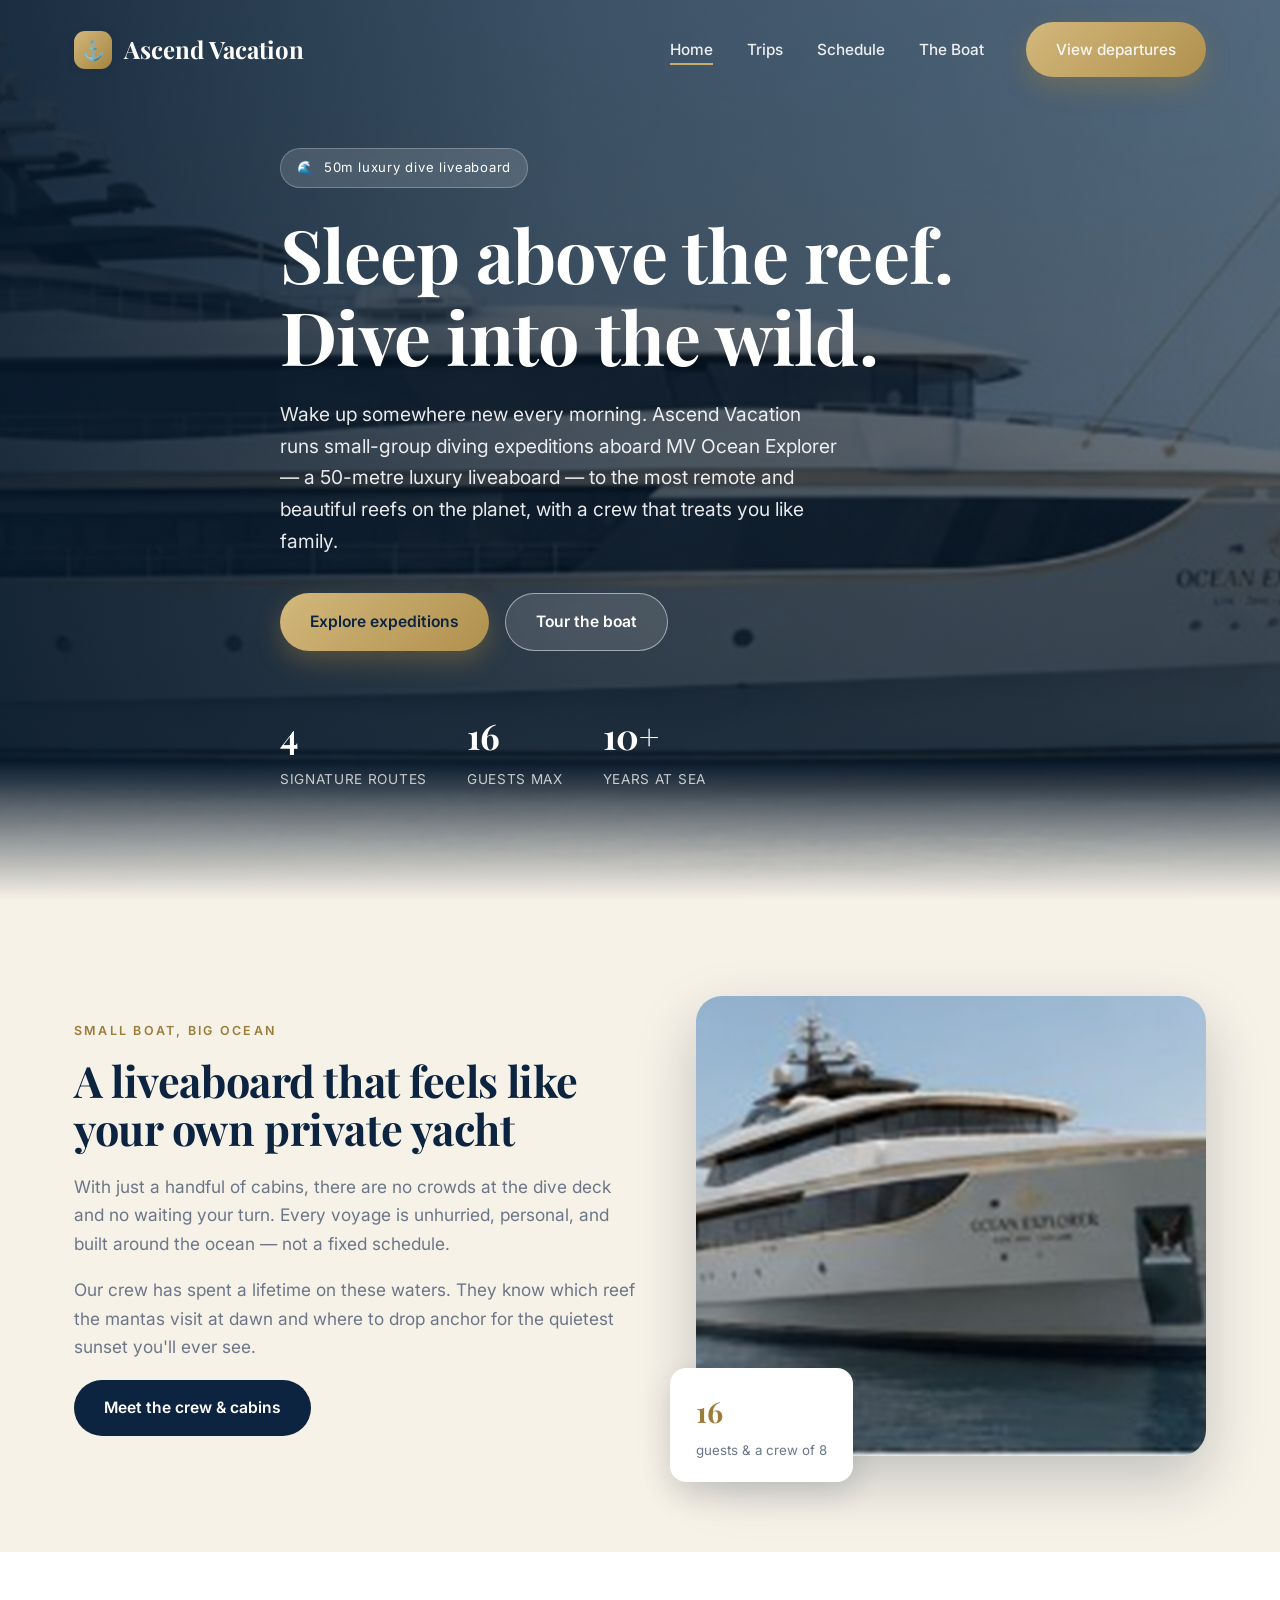
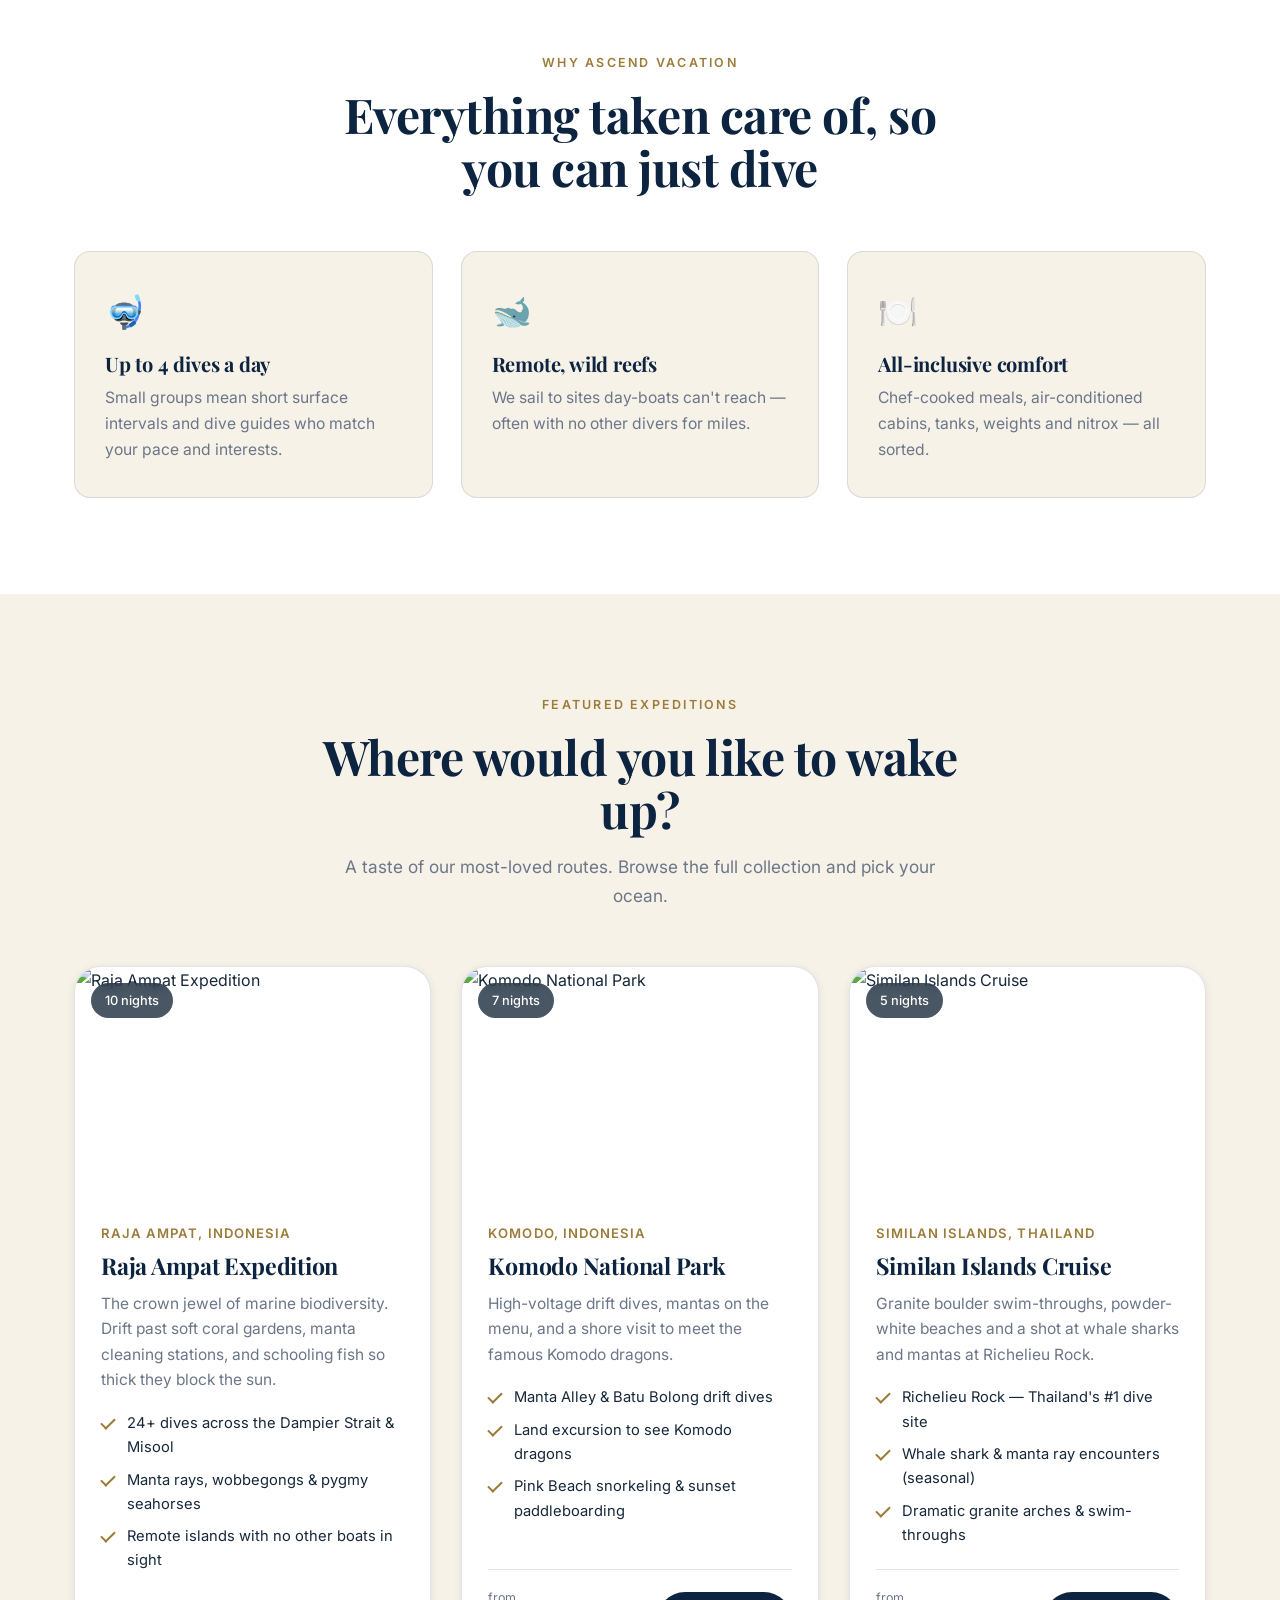
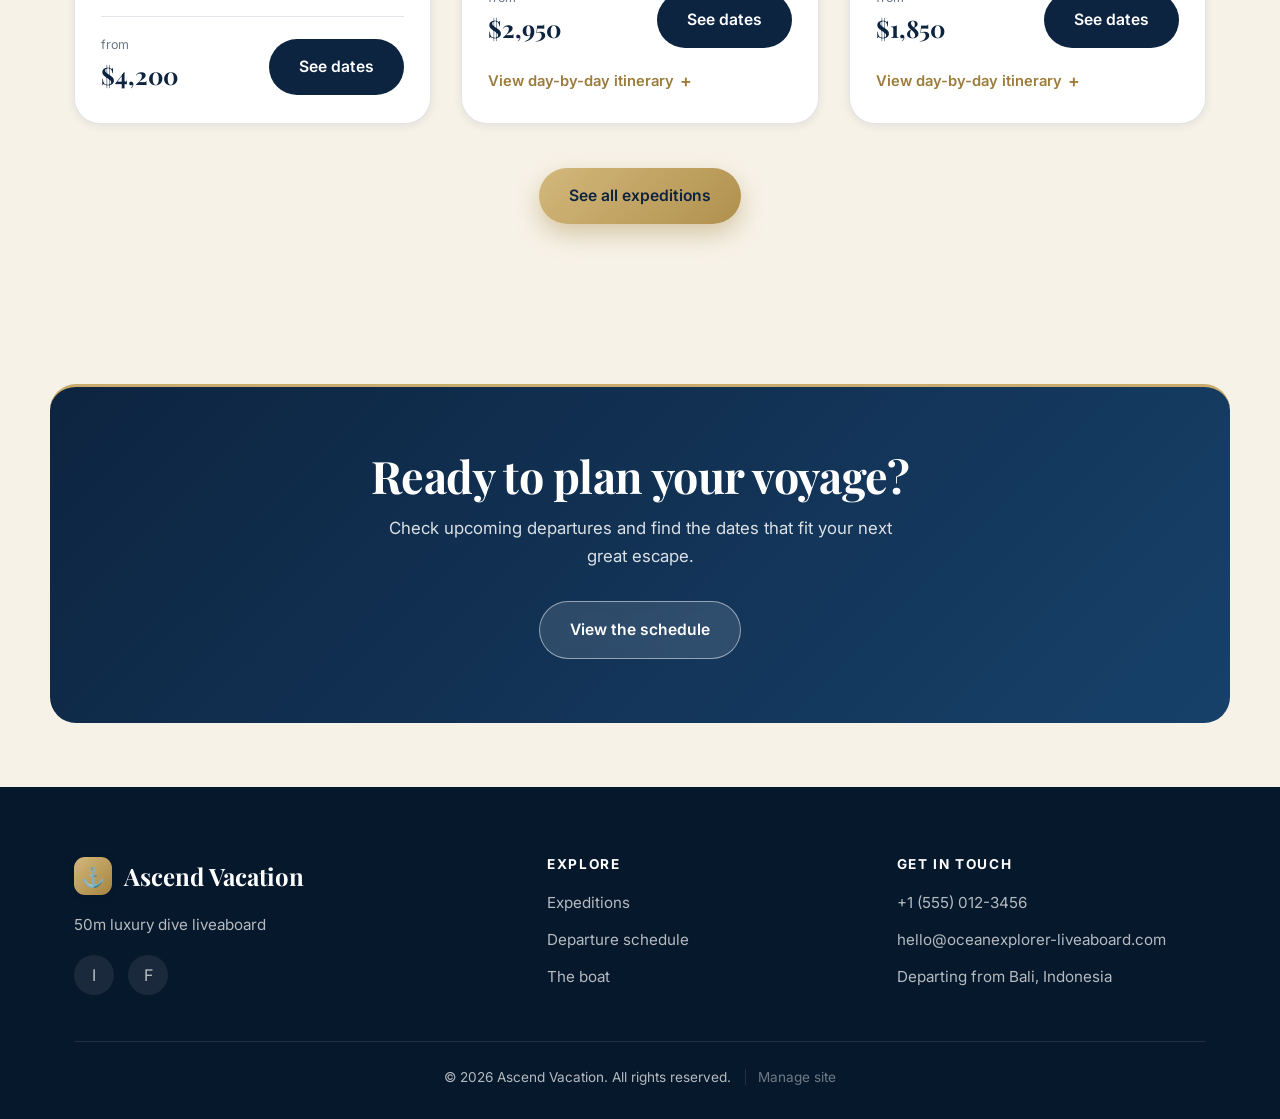
==== index.html @ 4a7d51da "Initial commit: Ascend Vacation liveaboard website Co-authored-by: Cursor <cursoragent@cursor.com>" ====
<!DOCTYPE html>
<html lang="en">
<head>
  <meta charset="UTF-8" />
  <meta name="viewport" content="width=device-width, initial-scale=1.0" />
  <title>Ascend Vacation — Liveaboard Diving & Sailing Adventures</title>
  <meta name="description" content="Boutique liveaboard diving and sailing expeditions to the world's most remote reefs. Small groups, incredible crew, unforgettable voyages." />
  <link rel="preconnect" href="https://fonts.googleapis.com" />
  <link rel="preconnect" href="https://fonts.gstatic.com" crossorigin />
  <link href="https://fonts.googleapis.com/css2?family=Inter:wght@400;500;600&family=Playfair+Display:wght@600;700&display=swap" rel="stylesheet" />
  <link rel="stylesheet" href="css/styles.css" />
</head>
<body data-page="home">

  <!-- ===== Header ===== -->
  <header class="site-header">
    <nav class="nav container">
      <a class="brand" href="index.html">
        <span class="brand__mark">⚓</span>
        <span data-company-name>Ascend Vacation</span>
      </a>
      <ul class="nav__links">
        <li><a href="index.html" data-nav="home">Home</a></li>
        <li><a href="trips.html" data-nav="trips">Trips</a></li>
        <li><a href="schedule.html" data-nav="schedule">Schedule</a></li>
        <li><a href="boat.html" data-nav="boat">The Boat</a></li>
        <li class="nav__cta"><a class="btn btn--primary" href="schedule.html">View departures</a></li>
      </ul>
      <button class="nav__toggle" aria-label="Toggle menu">
        <span></span><span></span><span></span>
      </button>
    </nav>
  </header>

  <!-- ===== Hero ===== -->
  <section class="hero">
    <div class="container hero__inner">
      <span class="hero__eyebrow">🌊 <span data-tagline>Liveaboard adventures</span></span>
      <h1>Sleep above the reef.<br />Dive into the wild.</h1>
      <p data-intro>Wake up somewhere new every morning.</p>
      <div class="hero__actions">
        <a class="btn btn--primary" href="trips.html">Explore expeditions</a>
        <a class="btn btn--ghost" href="boat.html">Tour the boat</a>
      </div>
      <div class="hero__stats">
        <div class="hero__stat"><span>4</span><small>SIGNATURE ROUTES</small></div>
        <div class="hero__stat"><span>16</span><small>GUESTS MAX</small></div>
        <div class="hero__stat"><span>10+</span><small>YEARS AT SEA</small></div>
      </div>
    </div>
  </section>

  <!-- ===== Intro ===== -->
  <section class="section intro">
    <div class="container">
      <div class="intro__grid">
        <div class="intro__text reveal">
          <span class="eyebrow">Small boat, big ocean</span>
          <h2>A liveaboard that feels like your own private yacht</h2>
          <p>With just a handful of cabins, there are no crowds at the dive deck and no waiting your turn. Every voyage is unhurried, personal, and built around the ocean — not a fixed schedule.</p>
          <p>Our crew has spent a lifetime on these waters. They know which reef the mantas visit at dawn and where to drop anchor for the quietest sunset you'll ever see.</p>
          <a class="btn btn--dark" href="boat.html">Meet the crew &amp; cabins</a>
        </div>
        <div class="intro__media reveal">
          <img src="images/boat-side.png" alt="MV Ocean Explorer, a 50m luxury dive liveaboard, at anchor" />
          <div class="intro__badge">
            <strong>16</strong>
            <small>guests &amp; a crew of 8</small>
          </div>
        </div>
      </div>
    </div>
  </section>

  <!-- ===== Why us ===== -->
  <section class="section features">
    <div class="container">
      <div class="section-head reveal">
        <span class="eyebrow">Why Ascend Vacation</span>
        <h2>Everything taken care of, so you can just dive</h2>
      </div>
      <div class="feature-grid">
        <div class="feature-card reveal">
          <div class="ic">🤿</div>
          <h3>Up to 4 dives a day</h3>
          <p>Small groups mean short surface intervals and dive guides who match your pace and interests.</p>
        </div>
        <div class="feature-card reveal">
          <div class="ic">🐋</div>
          <h3>Remote, wild reefs</h3>
          <p>We sail to sites day-boats can't reach — often with no other divers for miles.</p>
        </div>
        <div class="feature-card reveal">
          <div class="ic">🍽️</div>
          <h3>All-inclusive comfort</h3>
          <p>Chef-cooked meals, air-conditioned cabins, tanks, weights and nitrox — all sorted.</p>
        </div>
      </div>
    </div>
  </section>

  <!-- ===== Featured trips ===== -->
  <section class="section" style="background: var(--cream);">
    <div class="container">
      <div class="section-head reveal">
        <span class="eyebrow">Featured expeditions</span>
        <h2>Where would you like to wake up?</h2>
        <p>A taste of our most-loved routes. Browse the full collection and pick your ocean.</p>
      </div>
      <div class="trip-grid" data-featured-trips></div>
      <div style="text-align:center; margin-top:44px;" class="reveal">
        <a class="btn btn--primary" href="trips.html">See all expeditions</a>
      </div>
    </div>
  </section>

  <!-- ===== CTA ===== -->
  <section class="section--tight">
    <div class="cta-band reveal">
      <h2>Ready to plan your voyage?</h2>
      <p>Check upcoming departures and find the dates that fit your next great escape.</p>
      <a class="btn btn--ghost" href="schedule.html">View the schedule</a>
    </div>
  </section>

  <!-- ===== Footer ===== -->
  <footer class="footer">
    <div class="container">
      <div class="footer__grid">
        <div class="footer__about">
          <a class="brand" href="index.html">
            <span class="brand__mark">⚓</span>
            <span data-company-name>Ascend Vacation</span>
          </a>
          <p data-tagline>Liveaboard diving & sailing adventures</p>
          <div class="footer__social" data-social></div>
        </div>
        <div class="footer__col">
          <h4>Explore</h4>
          <ul>
            <li><a href="trips.html">Expeditions</a></li>
            <li><a href="schedule.html">Departure schedule</a></li>
            <li><a href="boat.html">The boat</a></li>
          </ul>
        </div>
        <div class="footer__col">
          <h4>Get in touch</h4>
          <ul>
            <li><a data-phone href="#">Phone</a></li>
            <li><a data-email href="#">Email</a></li>
            <li data-location>Bali, Indonesia</li>
          </ul>
        </div>
      </div>
      <div class="footer__bottom">
        © <span data-year>2026</span> <span data-company-name>Ascend Vacation</span>. All rights reserved.
        <a href="manage.html" class="footer__manage">Manage site</a>
      </div>
    </div>
  </footer>

  <script src="js/data.js"></script>
  <script src="js/store.js"></script>
  <script src="js/main.js"></script>
</body>
</html>
---- css/styles.css ----
/* ==========================================================================
   VESSEL — Stylesheet
   Ocean-inspired, responsive design for a liveaboard company.
   ========================================================================== */

:root {
  /* Palette matched to the MV Ocean Explorer livery
     (deep navy hull stripe, champagne gold trim, cream superstructure, warm gray). */
  --navy: #0d2440;         /* deep navy blue — boot stripe */
  --navy-2: #17416a;
  --deep: #06182b;
  --teal: #9c7c3a;         /* champagne gold — accents & small text */
  --teal-bright: #c9ac6d;  /* lighter champagne — gradients & underlines */
  --aqua: #e3d2a6;         /* pale champagne — for use on dark backgrounds */
  --sand: #efe8d9;         /* warm gray-cream surface */
  --cream: #f7f2e8;        /* off-white / cream — page background */
  --coral: #b9822e;        /* amber — "few spots left" */
  --ink: #17283a;
  --muted: #6b7688;
  --line: rgba(13, 36, 64, 0.12);
  --white: #ffffff;

  --shadow-sm: 0 2px 10px rgba(4, 22, 39, 0.08);
  --shadow-md: 0 12px 30px rgba(4, 22, 39, 0.14);
  --shadow-lg: 0 24px 60px rgba(4, 22, 39, 0.22);

  --radius: 16px;
  --radius-lg: 26px;
  --maxw: 1180px;

  --font-head: "Playfair Display", Georgia, "Times New Roman", serif;
  --font-body: "Inter", -apple-system, BlinkMacSystemFont, "Segoe UI", Roboto,
    Helvetica, Arial, sans-serif;
}

/* ---- Reset ---- */
*,
*::before,
*::after {
  box-sizing: border-box;
  margin: 0;
  padding: 0;
}

html {
  scroll-behavior: smooth;
}

body {
  font-family: var(--font-body);
  color: var(--ink);
  background: var(--cream);
  line-height: 1.65;
  -webkit-font-smoothing: antialiased;
  overflow-x: hidden;
}

img {
  max-width: 100%;
  display: block;
}

a {
  color: inherit;
  text-decoration: none;
}

h1,
h2,
h3,
h4 {
  font-family: var(--font-head);
  font-weight: 700;
  line-height: 1.12;
  color: var(--navy);
  letter-spacing: -0.01em;
}

/* ---- Layout helpers ---- */
.container {
  width: 100%;
  max-width: var(--maxw);
  margin: 0 auto;
  padding: 0 24px;
}

.section {
  padding: 96px 0;
}

.section--tight {
  padding: 64px 0;
}

.section-head {
  max-width: 640px;
  margin: 0 auto 56px;
  text-align: center;
}

.section-head.left {
  margin-left: 0;
  text-align: left;
}

.eyebrow {
  display: inline-block;
  font-family: var(--font-body);
  font-size: 0.78rem;
  font-weight: 600;
  letter-spacing: 0.18em;
  text-transform: uppercase;
  color: var(--teal);
  margin-bottom: 14px;
}

.section-head h2 {
  font-size: clamp(2rem, 4vw, 3rem);
  margin-bottom: 16px;
}

.section-head p {
  color: var(--muted);
  font-size: 1.08rem;
}

/* ---- Buttons ---- */
.btn {
  display: inline-flex;
  align-items: center;
  gap: 10px;
  padding: 15px 30px;
  border-radius: 999px;
  font-weight: 600;
  font-size: 0.98rem;
  cursor: pointer;
  border: none;
  transition: transform 0.2s ease, box-shadow 0.2s ease, background 0.2s ease;
  white-space: nowrap;
}

.btn--primary {
  background: linear-gradient(135deg, #d3b87c, #b0904d);
  color: var(--navy);
  box-shadow: 0 10px 24px rgba(160, 128, 60, 0.38);
}

.btn--primary:hover {
  transform: translateY(-2px);
  box-shadow: 0 16px 30px rgba(160, 128, 60, 0.5);
}

.btn--ghost {
  background: rgba(255, 255, 255, 0.12);
  color: var(--white);
  border: 1.5px solid rgba(255, 255, 255, 0.5);
  backdrop-filter: blur(4px);
}

.btn--ghost:hover {
  background: rgba(255, 255, 255, 0.22);
  transform: translateY(-2px);
}

.btn--dark {
  background: var(--navy);
  color: var(--white);
}

.btn--dark:hover {
  background: var(--navy-2);
  transform: translateY(-2px);
}

/* ==========================================================================
   Header / Navigation
   ========================================================================== */
.site-header {
  position: fixed;
  top: 0;
  left: 0;
  right: 0;
  z-index: 100;
  transition: background 0.3s ease, box-shadow 0.3s ease, padding 0.3s ease;
  padding: 22px 0;
}

.site-header.scrolled {
  background: rgba(251, 250, 246, 0.92);
  backdrop-filter: blur(12px);
  box-shadow: var(--shadow-sm);
  padding: 14px 0;
}

.nav {
  display: flex;
  align-items: center;
  justify-content: space-between;
}

.brand {
  display: flex;
  align-items: center;
  gap: 12px;
  font-family: var(--font-head);
  font-size: 1.5rem;
  font-weight: 700;
  color: var(--white);
  transition: color 0.3s ease;
}

.brand__mark {
  width: 38px;
  height: 38px;
  display: grid;
  place-items: center;
  border-radius: 11px;
  background: linear-gradient(135deg, #d3b87c, #a5843f);
  color: var(--navy);
  font-size: 1.2rem;
  box-shadow: var(--shadow-sm);
}

.scrolled .brand,
.site-header.solid .brand {
  color: var(--navy);
}

.nav__links {
  display: flex;
  align-items: center;
  gap: 34px;
  list-style: none;
}

.nav__links a {
  font-size: 0.96rem;
  font-weight: 500;
  color: rgba(255, 255, 255, 0.9);
  position: relative;
  transition: color 0.2s ease;
}

.nav__links a::after {
  content: "";
  position: absolute;
  left: 0;
  bottom: -6px;
  width: 0;
  height: 2px;
  background: var(--teal-bright);
  transition: width 0.25s ease;
}

.nav__links a:hover::after,
.nav__links a.active::after {
  width: 100%;
}

.scrolled .nav__links a,
.site-header.solid .nav__links a {
  color: var(--navy);
}

.nav__cta {
  margin-left: 8px;
}

/* Mobile toggle */
.nav__toggle {
  display: none;
  flex-direction: column;
  gap: 5px;
  background: none;
  border: none;
  cursor: pointer;
  padding: 8px;
  z-index: 110;
}

.nav__toggle span {
  width: 26px;
  height: 2px;
  background: var(--white);
  border-radius: 2px;
  transition: all 0.3s ease;
}

.scrolled .nav__toggle span,
.site-header.solid .nav__toggle span {
  background: var(--navy);
}

.nav__toggle.open span:nth-child(1) {
  transform: translateY(7px) rotate(45deg);
  background: var(--navy);
}
.nav__toggle.open span:nth-child(2) {
  opacity: 0;
}
.nav__toggle.open span:nth-child(3) {
  transform: translateY(-7px) rotate(-45deg);
  background: var(--navy);
}

/* ==========================================================================
   Hero
   ========================================================================== */
.hero {
  position: relative;
  min-height: 100vh;
  display: flex;
  align-items: center;
  color: var(--white);
  background: linear-gradient(90deg, rgba(6, 24, 43, 0.82) 0%, rgba(6, 24, 43, 0.5) 45%, rgba(6, 24, 43, 0.3) 100%),
    linear-gradient(180deg, rgba(6, 24, 43, 0.35), rgba(6, 24, 43, 0.55)),
    url("../images/boat-hero.png") center / cover no-repeat;
}

.hero::after {
  content: "";
  position: absolute;
  bottom: 0;
  left: 0;
  right: 0;
  height: 140px;
  background: linear-gradient(180deg, transparent, var(--cream));
}

.hero__inner {
  position: relative;
  z-index: 2;
  max-width: 720px;
  padding: 120px 0 80px;
}

.hero__eyebrow {
  display: inline-flex;
  align-items: center;
  gap: 10px;
  padding: 8px 16px;
  border-radius: 999px;
  background: rgba(255, 255, 255, 0.14);
  border: 1px solid rgba(255, 255, 255, 0.25);
  font-size: 0.82rem;
  letter-spacing: 0.06em;
  margin-bottom: 24px;
  backdrop-filter: blur(4px);
}

.hero h1 {
  font-size: clamp(2.6rem, 6vw, 4.6rem);
  color: var(--white);
  margin-bottom: 22px;
}

.hero p {
  font-size: 1.2rem;
  max-width: 560px;
  color: rgba(255, 255, 255, 0.9);
  margin-bottom: 36px;
}

.hero__actions {
  display: flex;
  gap: 16px;
  flex-wrap: wrap;
}

.hero__stats {
  display: flex;
  gap: 40px;
  margin-top: 56px;
  flex-wrap: wrap;
}

.hero__stat span {
  display: block;
  font-family: var(--font-head);
  font-size: 2.2rem;
  font-weight: 700;
  color: var(--white);
}

.hero__stat small {
  font-size: 0.85rem;
  letter-spacing: 0.05em;
  color: rgba(255, 255, 255, 0.75);
}

.page-hero {
  position: relative;
  padding: 200px 0 90px;
  color: var(--white);
  text-align: center;
  background: linear-gradient(180deg, rgba(4, 22, 39, 0.6), rgba(7, 35, 63, 0.85)),
    var(--navy) center / cover no-repeat;
}

.page-hero h1 {
  font-size: clamp(2.4rem, 5vw, 3.8rem);
  color: var(--white);
  margin-bottom: 14px;
}

.page-hero p {
  max-width: 560px;
  margin: 0 auto;
  color: rgba(255, 255, 255, 0.88);
  font-size: 1.1rem;
}

.page-hero--trips {
  background: linear-gradient(180deg, rgba(4, 22, 39, 0.55), rgba(7, 35, 63, 0.8)),
    url("https://images.unsplash.com/photo-1682687982501-1e58ab814714?auto=format&fit=crop&w=2000&q=80")
      center / cover no-repeat;
}

.page-hero--schedule {
  background: linear-gradient(180deg, rgba(4, 22, 39, 0.55), rgba(7, 35, 63, 0.82)),
    url("https://images.unsplash.com/photo-1439405326854-014607f694d7?auto=format&fit=crop&w=2000&q=80")
      center / cover no-repeat;
}

.page-hero--boat {
  background: linear-gradient(180deg, rgba(6, 24, 43, 0.45), rgba(13, 36, 64, 0.72)),
    url("../images/boat-side.png") center / cover no-repeat;
}

/* ==========================================================================
   Intro / features strip
   ========================================================================== */
.intro {
  background: var(--cream);
}

.intro__grid {
  display: grid;
  grid-template-columns: 1.1fr 1fr;
  gap: 60px;
  align-items: center;
}

.intro__text h2 {
  font-size: clamp(1.9rem, 3.6vw, 2.7rem);
  margin-bottom: 20px;
}

.intro__text p {
  color: var(--muted);
  font-size: 1.08rem;
  margin-bottom: 18px;
}

.intro__media {
  position: relative;
}

.intro__media img {
  border-radius: var(--radius-lg);
  box-shadow: var(--shadow-lg);
  width: 100%;
  height: 460px;
  object-fit: cover;
}

.intro__badge {
  position: absolute;
  bottom: -26px;
  left: -26px;
  background: var(--white);
  padding: 20px 26px;
  border-radius: var(--radius);
  box-shadow: var(--shadow-md);
}

.intro__badge strong {
  display: block;
  font-family: var(--font-head);
  font-size: 1.8rem;
  color: var(--teal);
}

.intro__badge small {
  color: var(--muted);
}

/* ---- Feature tiles ---- */
.features {
  background: var(--white);
}

.feature-grid {
  display: grid;
  grid-template-columns: repeat(3, 1fr);
  gap: 28px;
}

.feature-card {
  padding: 34px 30px;
  border-radius: var(--radius);
  background: var(--cream);
  border: 1px solid var(--line);
  transition: transform 0.25s ease, box-shadow 0.25s ease;
}

.feature-card:hover {
  transform: translateY(-6px);
  box-shadow: var(--shadow-md);
}

.feature-card .ic {
  font-size: 2rem;
  margin-bottom: 14px;
}

.feature-card h3 {
  font-size: 1.25rem;
  margin-bottom: 10px;
}

.feature-card p {
  color: var(--muted);
  font-size: 0.98rem;
}

/* ==========================================================================
   Trip cards
   ========================================================================== */
.trip-grid {
  display: grid;
  grid-template-columns: repeat(auto-fill, minmax(320px, 1fr));
  gap: 30px;
}

.trip-card {
  background: var(--white);
  border-radius: var(--radius-lg);
  overflow: hidden;
  box-shadow: var(--shadow-sm);
  border: 1px solid var(--line);
  display: flex;
  flex-direction: column;
  transition: transform 0.28s ease, box-shadow 0.28s ease;
}

.trip-card:hover {
  transform: translateY(-8px);
  box-shadow: var(--shadow-lg);
}

.trip-card__media {
  position: relative;
  height: 230px;
  overflow: hidden;
}

.trip-card__media img {
  width: 100%;
  height: 100%;
  object-fit: cover;
  transition: transform 0.5s ease;
}

.trip-card:hover .trip-card__media img {
  transform: scale(1.07);
}

.trip-card__tag {
  position: absolute;
  top: 16px;
  left: 16px;
  background: rgba(4, 22, 39, 0.72);
  color: var(--white);
  padding: 7px 14px;
  border-radius: 999px;
  font-size: 0.8rem;
  font-weight: 500;
  backdrop-filter: blur(4px);
}

.trip-card__body {
  padding: 26px 26px 28px;
  display: flex;
  flex-direction: column;
  flex: 1;
}

.trip-card__loc {
  font-size: 0.82rem;
  letter-spacing: 0.08em;
  text-transform: uppercase;
  color: var(--teal);
  font-weight: 600;
  margin-bottom: 8px;
}

.trip-card__body h3 {
  font-size: 1.45rem;
  margin-bottom: 12px;
}

.trip-card__summary {
  color: var(--muted);
  font-size: 0.97rem;
  margin-bottom: 18px;
}

.trip-card__highlights {
  list-style: none;
  margin-bottom: 22px;
  display: grid;
  gap: 8px;
}

.trip-card__highlights li {
  position: relative;
  padding-left: 26px;
  font-size: 0.92rem;
  color: var(--ink);
}

.trip-card__highlights li::before {
  content: "";
  position: absolute;
  left: 0;
  top: 7px;
  width: 14px;
  height: 8px;
  border-left: 2px solid var(--teal);
  border-bottom: 2px solid var(--teal);
  transform: rotate(-45deg);
}

.trip-card__foot {
  margin-top: auto;
  display: flex;
  align-items: flex-end;
  justify-content: space-between;
  padding-top: 18px;
  border-top: 1px solid var(--line);
}

.trip-card__price small {
  display: block;
  color: var(--muted);
  font-size: 0.78rem;
}

.trip-card__price strong {
  font-family: var(--font-head);
  font-size: 1.5rem;
  color: var(--navy);
}

/* ---- Itinerary detail (expandable) ---- */
.trip-card__itinerary {
  margin-top: 18px;
}

.trip-card__itinerary summary {
  cursor: pointer;
  font-weight: 600;
  font-size: 0.92rem;
  color: var(--teal);
  list-style: none;
  display: inline-flex;
  align-items: center;
  gap: 6px;
}

.trip-card__itinerary summary::-webkit-details-marker {
  display: none;
}

.trip-card__itinerary summary::after {
  content: "+";
  font-size: 1.1rem;
}

.trip-card__itinerary[open] summary::after {
  content: "–";
}

.trip-card__itinerary ol {
  margin: 14px 0 0;
  padding-left: 18px;
  color: var(--muted);
  font-size: 0.9rem;
  display: grid;
  gap: 6px;
}

/* ==========================================================================
   Schedule table
   ========================================================================== */
.schedule-wrap {
  background: var(--white);
  border-radius: var(--radius-lg);
  box-shadow: var(--shadow-md);
  border: 1px solid var(--line);
  overflow: hidden;
}

.schedule {
  width: 100%;
  border-collapse: collapse;
}

.schedule thead th {
  background: var(--navy);
  color: var(--white);
  text-align: left;
  padding: 18px 24px;
  font-size: 0.8rem;
  letter-spacing: 0.1em;
  text-transform: uppercase;
  font-weight: 600;
}

.schedule tbody td {
  padding: 20px 24px;
  border-bottom: 1px solid var(--line);
  vertical-align: middle;
}

.schedule tbody tr:last-child td {
  border-bottom: none;
}

.schedule tbody tr {
  transition: background 0.2s ease;
}

.schedule tbody tr:hover {
  background: var(--sand);
}

.schedule__trip {
  font-weight: 600;
  color: var(--navy);
  font-family: var(--font-head);
  font-size: 1.1rem;
}

.schedule__dest {
  display: block;
  font-family: var(--font-body);
  font-size: 0.85rem;
  color: var(--muted);
  font-weight: 400;
}

.schedule__date strong {
  display: block;
  color: var(--ink);
}

.schedule__date small {
  color: var(--muted);
}

.badge {
  display: inline-flex;
  align-items: center;
  gap: 7px;
  padding: 6px 14px;
  border-radius: 999px;
  font-size: 0.82rem;
  font-weight: 600;
}

.badge::before {
  content: "";
  width: 8px;
  height: 8px;
  border-radius: 50%;
  background: currentColor;
}

.badge--available {
  background: rgba(46, 111, 87, 0.14);
  color: #2e6f57;
}

.badge--limited {
  background: rgba(185, 130, 46, 0.16);
  color: #a56a1e;
}

.badge--soldout {
  background: rgba(107, 118, 136, 0.16);
  color: var(--muted);
}

.schedule__price {
  font-family: var(--font-head);
  font-weight: 700;
  color: var(--navy);
}

/* Legend */
.legend {
  display: flex;
  gap: 24px;
  flex-wrap: wrap;
  margin-top: 26px;
  justify-content: center;
}

.legend span {
  display: inline-flex;
  align-items: center;
  gap: 8px;
  font-size: 0.9rem;
  color: var(--muted);
}

.legend i {
  width: 12px;
  height: 12px;
  border-radius: 50%;
  display: inline-block;
}

/* ==========================================================================
   Boat page — cabins, amenities, crew, gallery
   ========================================================================== */
.cabin-grid {
  display: grid;
  grid-template-columns: repeat(auto-fill, minmax(300px, 1fr));
  gap: 30px;
}

.cabin-card {
  background: var(--white);
  border-radius: var(--radius-lg);
  overflow: hidden;
  box-shadow: var(--shadow-sm);
  border: 1px solid var(--line);
  transition: transform 0.25s ease, box-shadow 0.25s ease;
}

.cabin-card:hover {
  transform: translateY(-6px);
  box-shadow: var(--shadow-md);
}

.cabin-card img {
  width: 100%;
  height: 220px;
  object-fit: cover;
}

.cabin-card__body {
  padding: 24px 26px 28px;
}

.cabin-card__body h3 {
  font-size: 1.35rem;
  margin-bottom: 4px;
}

.cabin-card__occ {
  color: var(--teal);
  font-size: 0.88rem;
  font-weight: 600;
  margin-bottom: 16px;
}

.cabin-card__features {
  list-style: none;
  display: grid;
  gap: 8px;
  margin-bottom: 20px;
}

.cabin-card__features li {
  font-size: 0.92rem;
  color: var(--muted);
  padding-left: 22px;
  position: relative;
}

.cabin-card__features li::before {
  content: "•";
  color: var(--teal);
  position: absolute;
  left: 6px;
  font-weight: 700;
}

.cabin-card__price {
  display: flex;
  align-items: baseline;
  gap: 6px;
  border-top: 1px solid var(--line);
  padding-top: 16px;
}

.cabin-card__price strong {
  font-family: var(--font-head);
  font-size: 1.4rem;
  color: var(--navy);
}

.cabin-card__price small {
  color: var(--muted);
  font-size: 0.82rem;
}

/* Amenities */
.amenities {
  background: var(--navy);
  color: var(--white);
}

.amenities .section-head h2,
.amenities .eyebrow {
  color: var(--white);
}

.amenities .eyebrow {
  color: var(--aqua);
}

.amenity-grid {
  display: grid;
  grid-template-columns: repeat(3, 1fr);
  gap: 30px;
}

.amenity {
  padding: 28px;
  border-radius: var(--radius);
  background: rgba(255, 255, 255, 0.05);
  border: 1px solid rgba(255, 255, 255, 0.1);
}

.amenity .ic {
  font-size: 2rem;
  margin-bottom: 12px;
}

.amenity h3 {
  color: var(--white);
  font-size: 1.2rem;
  margin-bottom: 8px;
}

.amenity p {
  color: rgba(255, 255, 255, 0.72);
  font-size: 0.95rem;
}

/* Crew */
.crew-grid {
  display: grid;
  grid-template-columns: repeat(3, 1fr);
  gap: 30px;
}

.crew-card {
  text-align: center;
}

.crew-card img {
  width: 160px;
  height: 160px;
  border-radius: 50%;
  object-fit: cover;
  margin: 0 auto 20px;
  box-shadow: var(--shadow-md);
  border: 5px solid var(--white);
}

.crew-card h3 {
  font-size: 1.3rem;
  margin-bottom: 2px;
}

.crew-card .role {
  color: var(--teal);
  font-weight: 600;
  font-size: 0.9rem;
  margin-bottom: 10px;
}

.crew-card p {
  color: var(--muted);
  font-size: 0.95rem;
  max-width: 300px;
  margin: 0 auto;
}

/* Gallery */
.gallery-grid {
  display: grid;
  grid-template-columns: repeat(3, 1fr);
  gap: 16px;
}

.gallery-grid img {
  width: 100%;
  height: 260px;
  object-fit: cover;
  border-radius: var(--radius);
  transition: transform 0.3s ease, filter 0.3s ease;
  cursor: pointer;
}

.gallery-grid img:hover {
  transform: scale(1.02);
  filter: brightness(1.05);
}

/* ==========================================================================
   CTA band
   ========================================================================== */
.cta-band {
  background: linear-gradient(135deg, var(--navy), var(--navy-2));
  color: var(--white);
  border-top: 3px solid var(--teal-bright);
  text-align: center;
  border-radius: var(--radius-lg);
  padding: 64px 40px;
  margin: 0 auto;
  max-width: var(--maxw);
}

.cta-band h2 {
  color: var(--white);
  font-size: clamp(1.8rem, 4vw, 2.8rem);
  margin-bottom: 14px;
}

.cta-band p {
  color: rgba(255, 255, 255, 0.85);
  max-width: 520px;
  margin: 0 auto 30px;
  font-size: 1.05rem;
}

/* ==========================================================================
   Footer
   ========================================================================== */
.footer {
  background: var(--deep);
  color: rgba(255, 255, 255, 0.7);
  padding: 70px 0 30px;
}

.footer__grid {
  display: grid;
  grid-template-columns: 1.4fr 1fr 1fr;
  gap: 40px;
  margin-bottom: 46px;
}

.footer .brand {
  margin-bottom: 16px;
}

.footer__about p {
  font-size: 0.95rem;
  max-width: 320px;
}

.footer__col h4 {
  color: var(--white);
  font-family: var(--font-body);
  font-size: 0.85rem;
  letter-spacing: 0.12em;
  text-transform: uppercase;
  margin-bottom: 18px;
}

.footer__col ul {
  list-style: none;
  display: grid;
  gap: 12px;
}

.footer__col a,
.footer__col li {
  font-size: 0.95rem;
  transition: color 0.2s ease;
}

.footer__col a:hover {
  color: var(--aqua);
}

.footer__social {
  display: flex;
  gap: 14px;
  margin-top: 18px;
}

.footer__social a {
  width: 40px;
  height: 40px;
  display: grid;
  place-items: center;
  border-radius: 50%;
  background: rgba(255, 255, 255, 0.08);
  transition: background 0.2s ease;
}

.footer__social a:hover {
  background: var(--teal);
}

.footer__bottom {
  border-top: 1px solid rgba(255, 255, 255, 0.1);
  padding-top: 24px;
  text-align: center;
  font-size: 0.85rem;
}

.footer__manage {
  margin-left: 10px;
  padding-left: 12px;
  border-left: 1px solid rgba(255, 255, 255, 0.18);
  opacity: 0.6;
  transition: opacity 0.2s ease, color 0.2s ease;
}

.footer__manage:hover {
  opacity: 1;
  color: var(--aqua);
}

/* ==========================================================================
   Reveal-on-scroll animation
   ========================================================================== */
.reveal {
  opacity: 0;
  transform: translateY(28px);
  transition: opacity 0.7s ease, transform 0.7s ease;
}

.reveal.visible {
  opacity: 1;
  transform: none;
}

/* ==========================================================================
   Responsive
   ========================================================================== */
@media (max-width: 900px) {
  .intro__grid {
    grid-template-columns: 1fr;
    gap: 40px;
  }
  .intro__media img {
    height: 340px;
  }
  .feature-grid,
  .amenity-grid,
  .crew-grid,
  .gallery-grid {
    grid-template-columns: repeat(2, 1fr);
  }
}

@media (max-width: 760px) {
  .nav__toggle {
    display: flex;
  }
  .nav__links {
    position: fixed;
    inset: 0 0 0 auto;
    width: min(80%, 320px);
    background: var(--cream);
    flex-direction: column;
    align-items: flex-start;
    justify-content: center;
    gap: 26px;
    padding: 40px;
    transform: translateX(100%);
    transition: transform 0.35s ease;
    box-shadow: var(--shadow-lg);
  }
  .nav__links.open {
    transform: translateX(0);
  }
  .nav__links a {
    color: var(--navy) !important;
    font-size: 1.15rem;
  }
  .nav__cta {
    margin-left: 0;
  }
  .section {
    padding: 70px 0;
  }
  .hero__stats {
    gap: 28px;
  }
  .footer__grid {
    grid-template-columns: 1fr;
    gap: 32px;
  }
}

@media (max-width: 560px) {
  .feature-grid,
  .amenity-grid,
  .crew-grid,
  .gallery-grid {
    grid-template-columns: 1fr;
  }
  .schedule thead {
    display: none;
  }
  .schedule tbody td {
    display: block;
    padding: 8px 20px;
    border: none;
  }
  .schedule tbody tr {
    display: block;
    padding: 16px 0;
    border-bottom: 1px solid var(--line);
  }
  .schedule tbody td::before {
    content: attr(data-label);
    display: block;
    font-size: 0.72rem;
    letter-spacing: 0.08em;
    text-transform: uppercase;
    color: var(--muted);
    margin-bottom: 2px;
  }
  .cta-band {
    padding: 48px 24px;
    border-radius: var(--radius);
  }
}
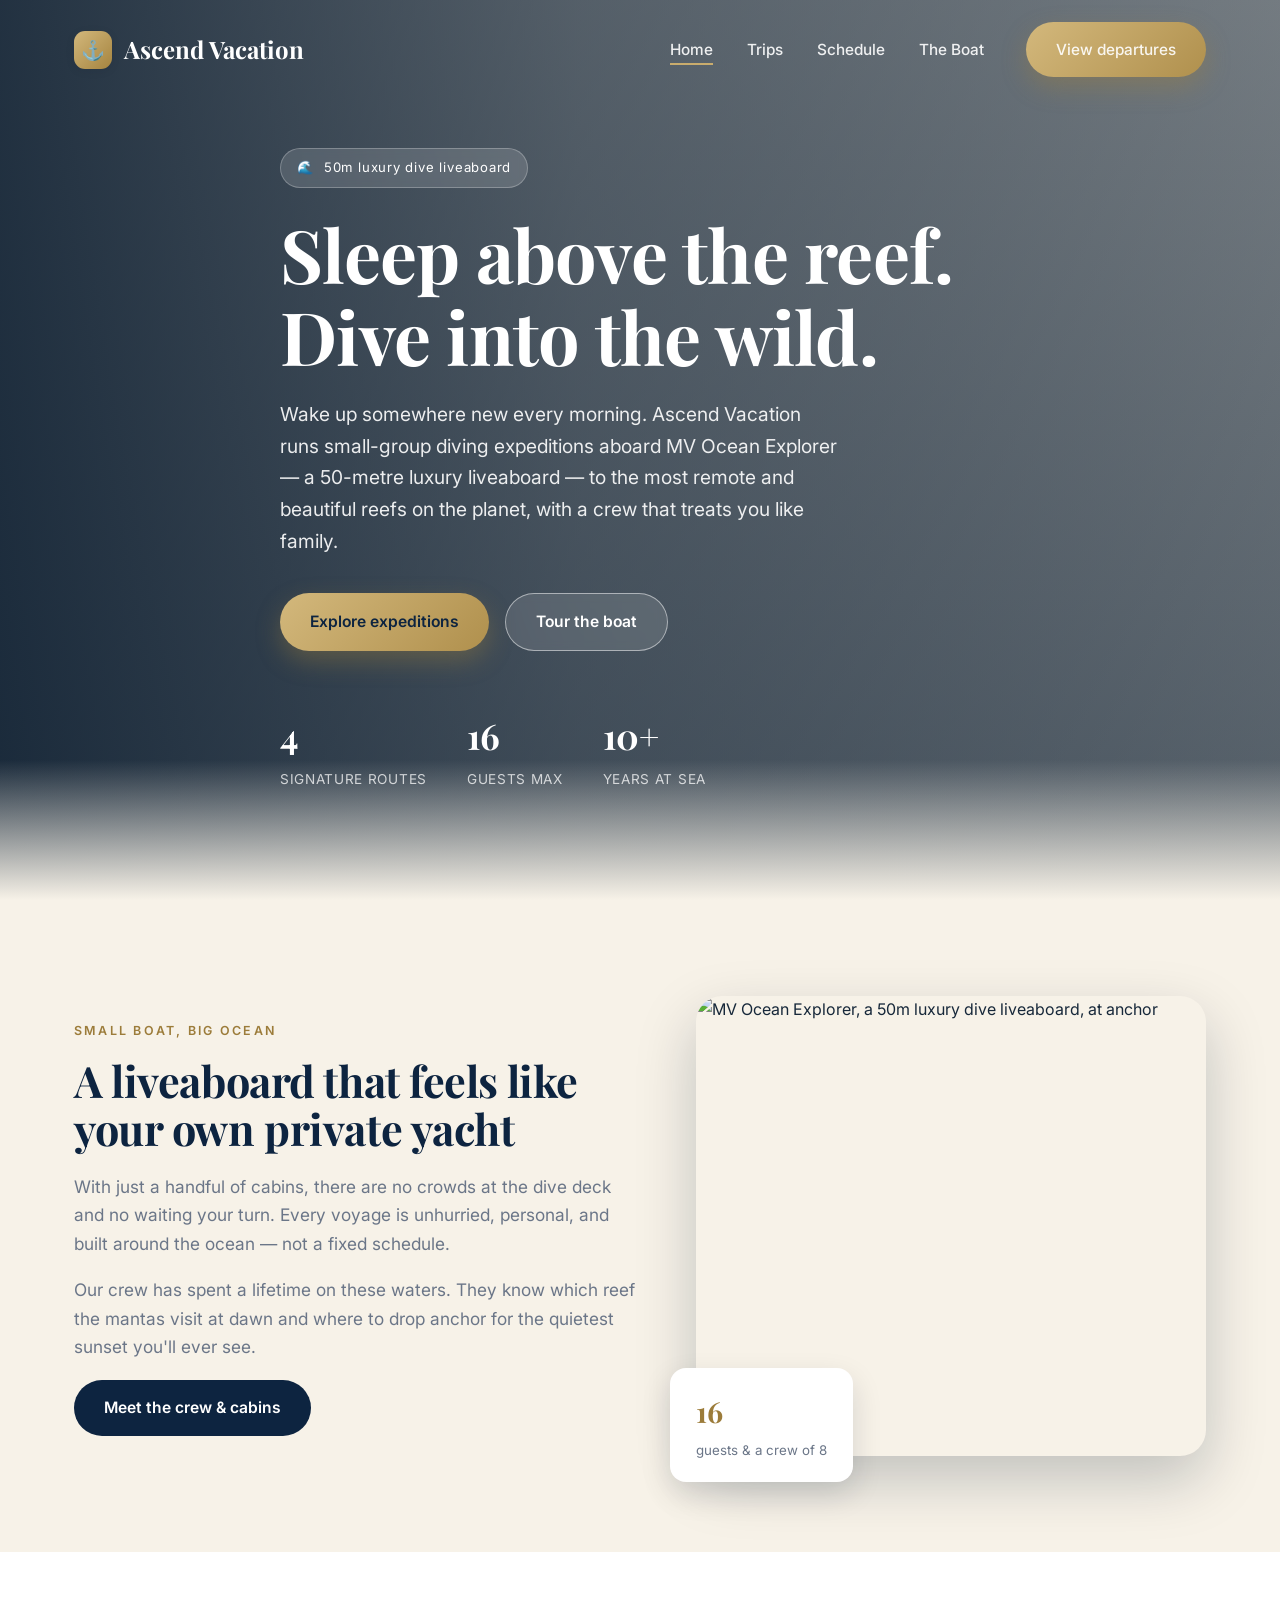
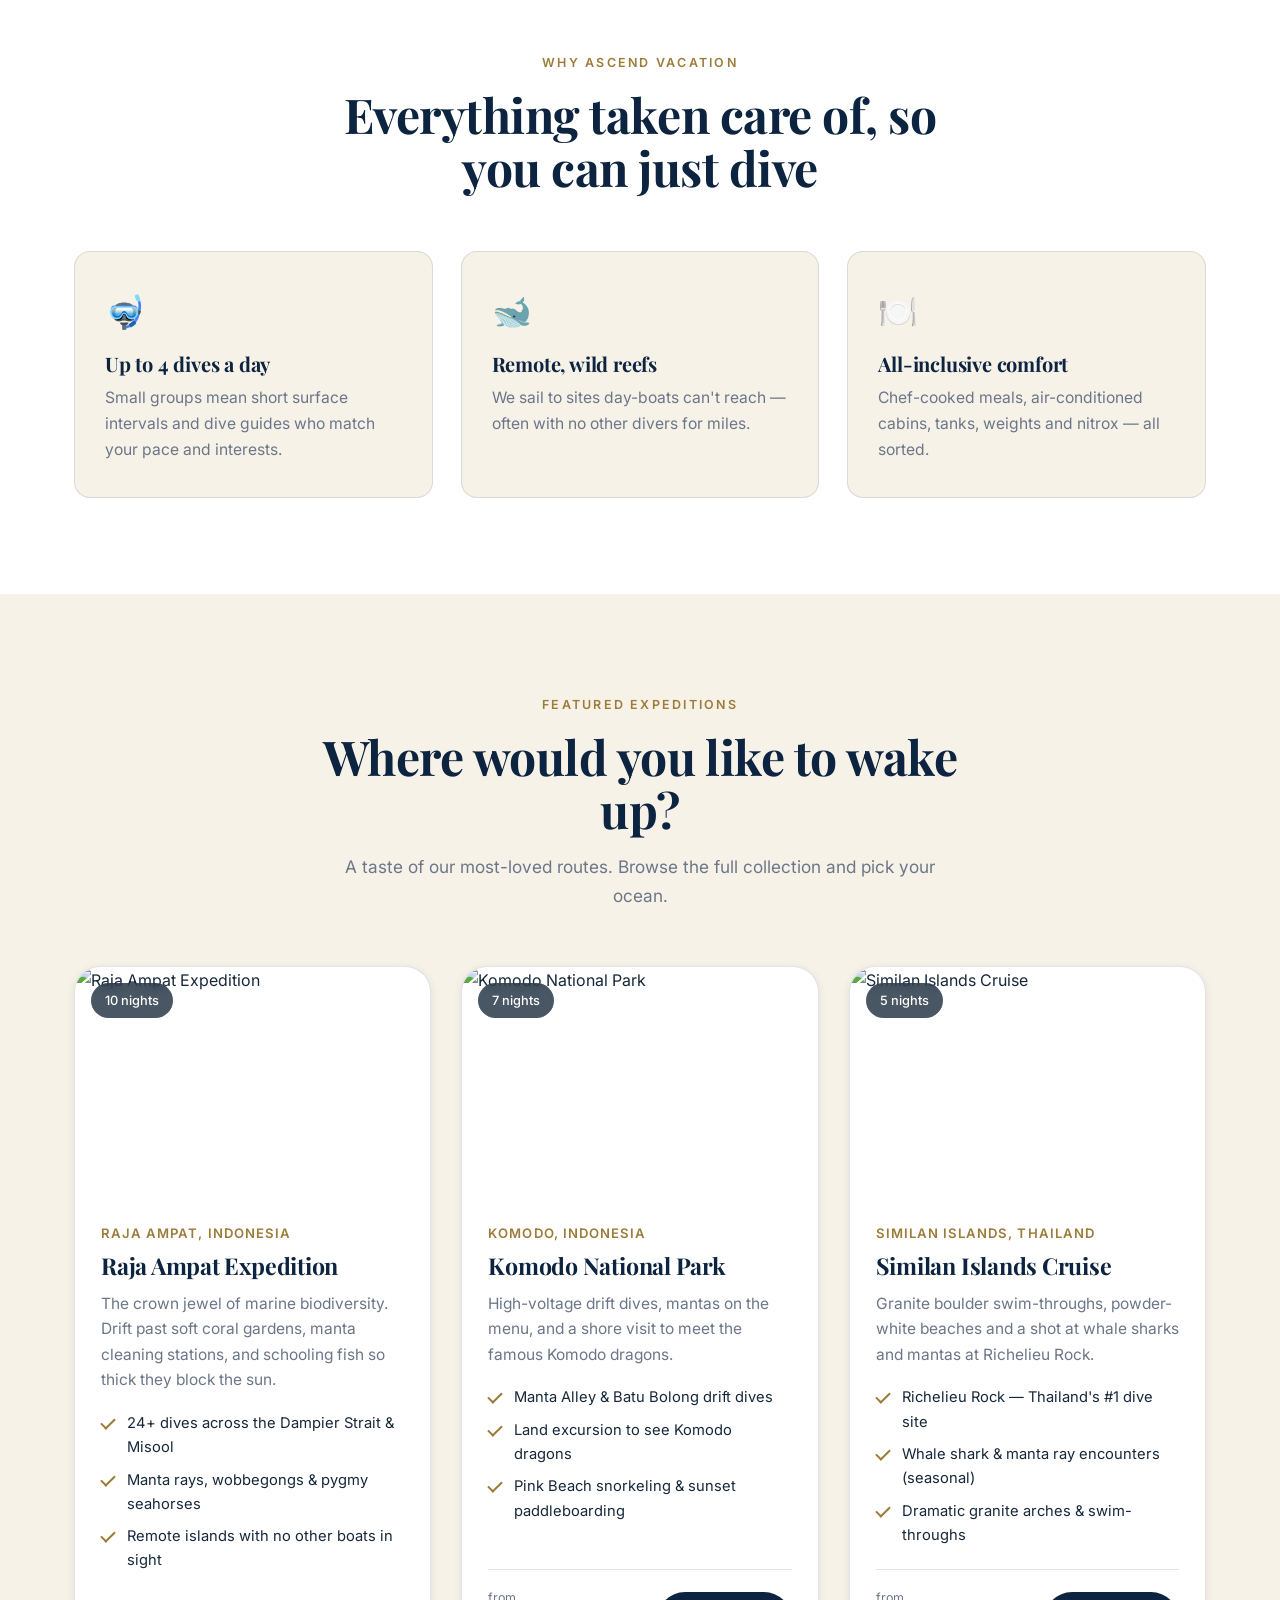
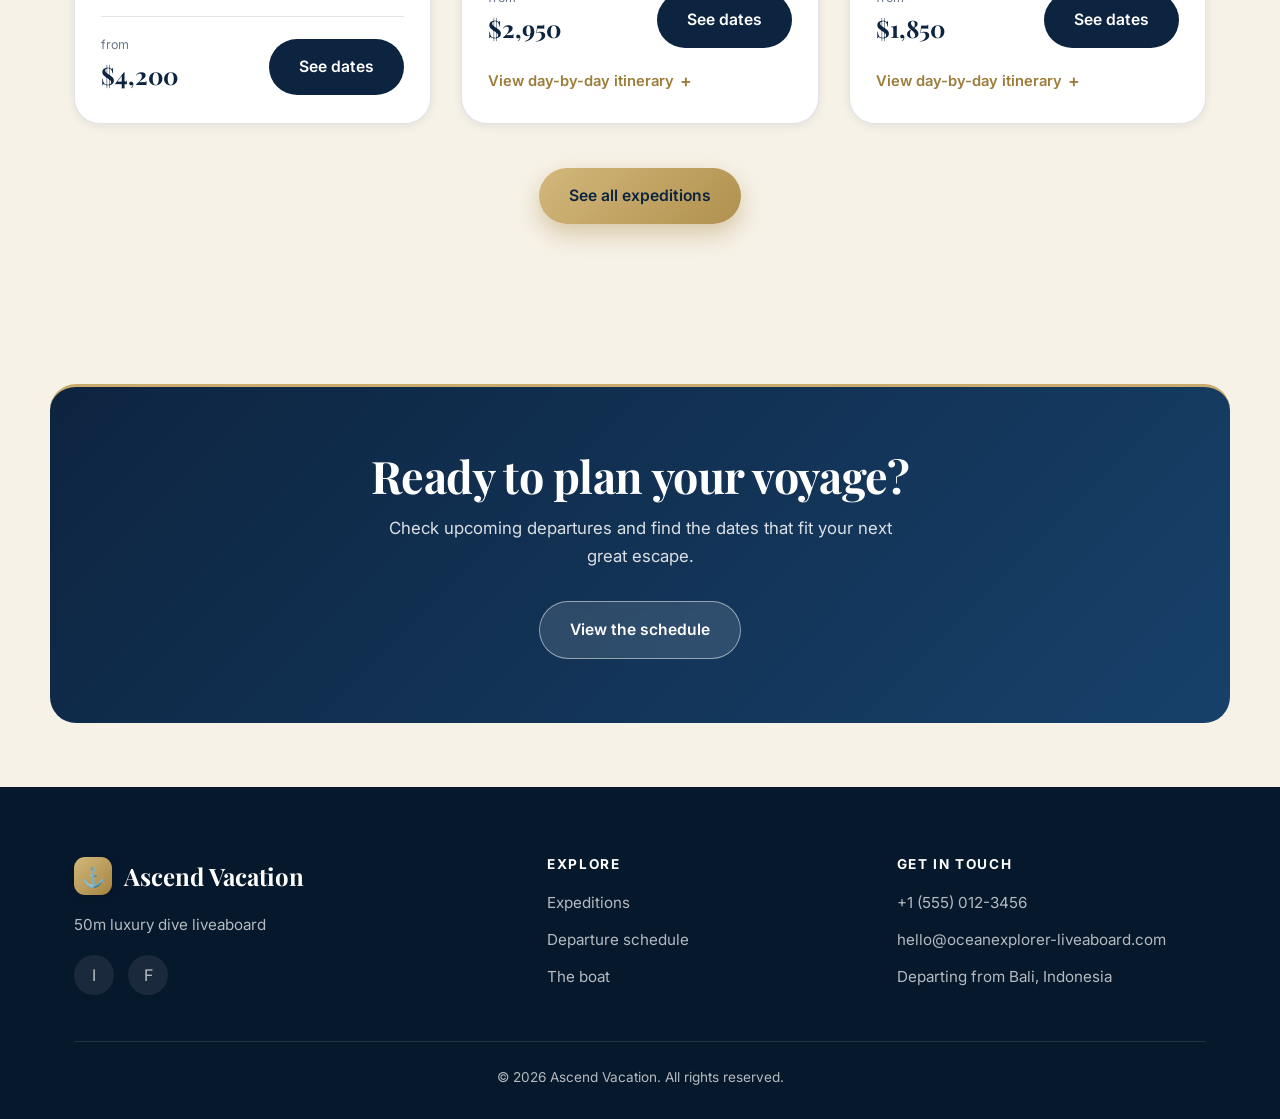
==== commit 630a6a1a: "Add online publishing: edit live site via GitHub token from hidden admin URL Co-authored-by: Cursor " ====
--- a/index.html
+++ b/index.html
@@ -154,7 +154,6 @@
       </div>
       <div class="footer__bottom">
         © <span data-year>2026</span> <span data-company-name>Ascend Vacation</span>. All rights reserved.
-        <a href="manage.html" class="footer__manage">Manage site</a>
       </div>
     </div>
   </footer>
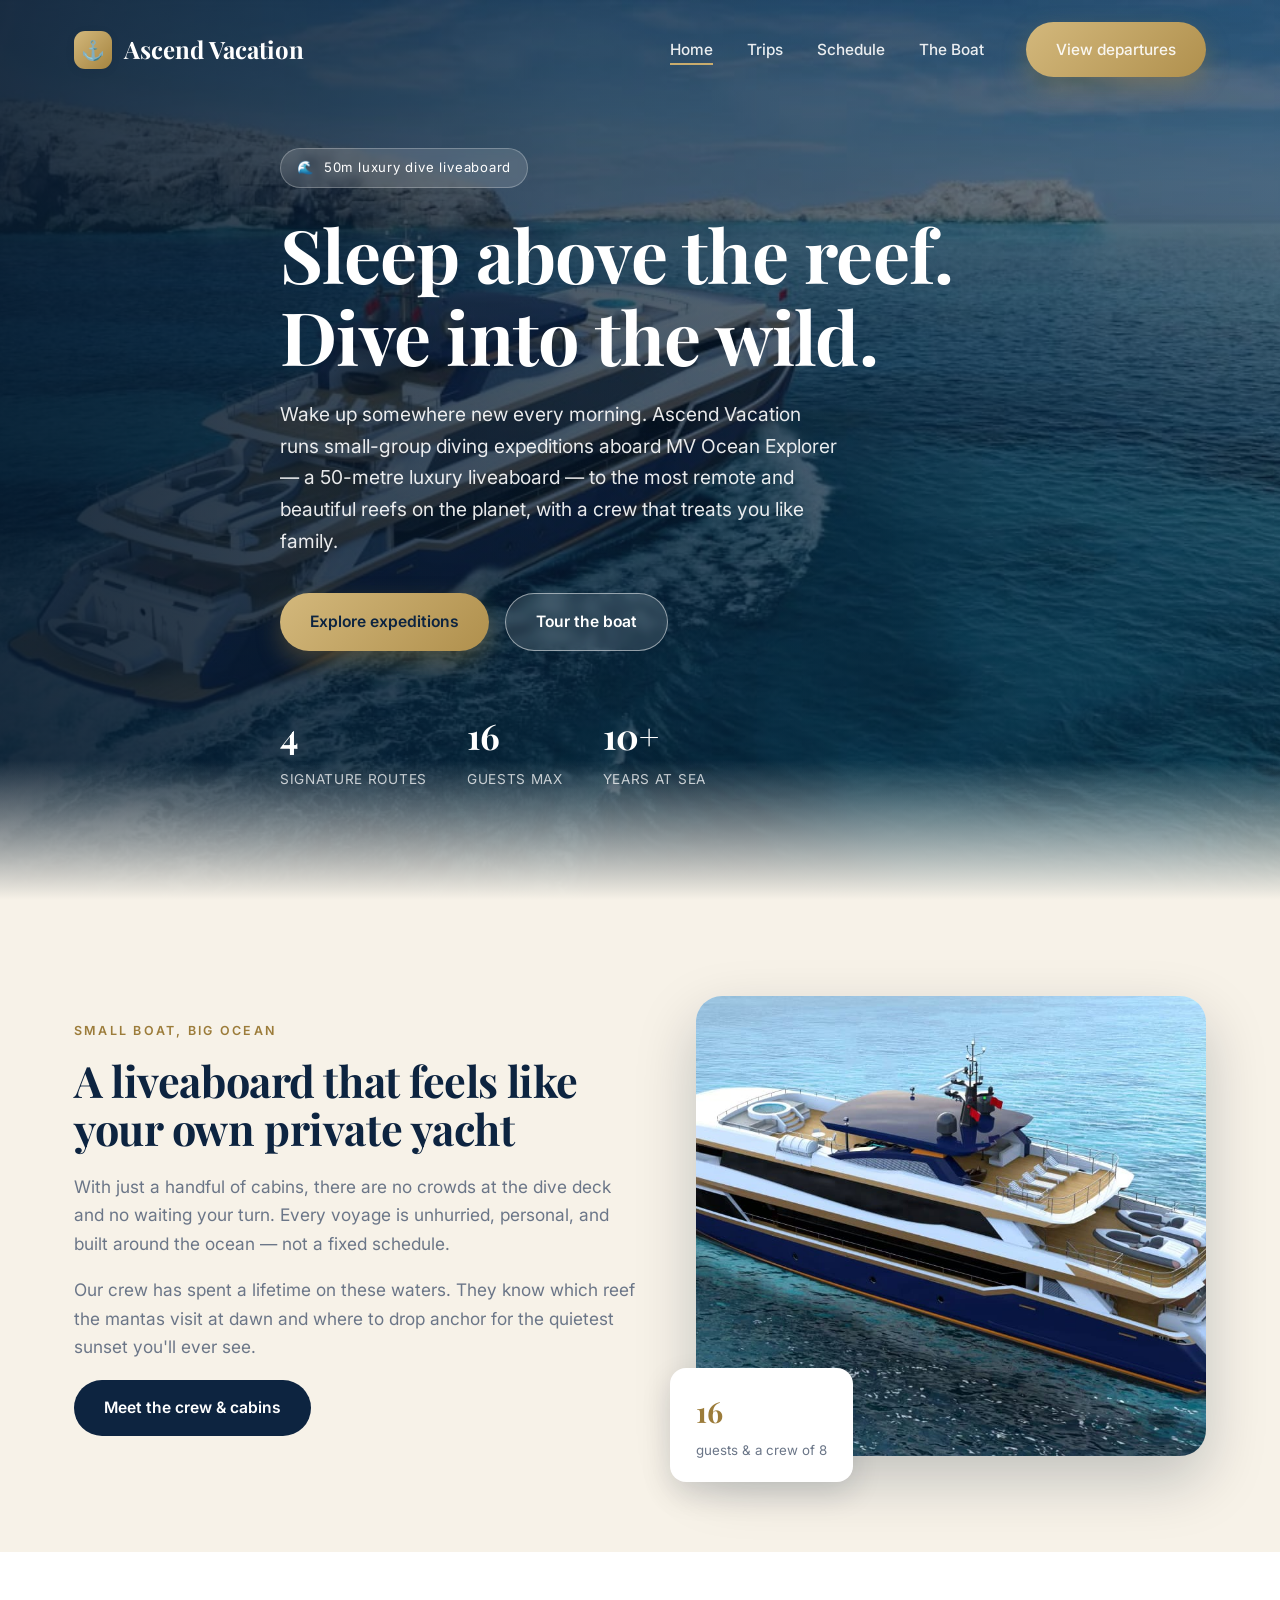
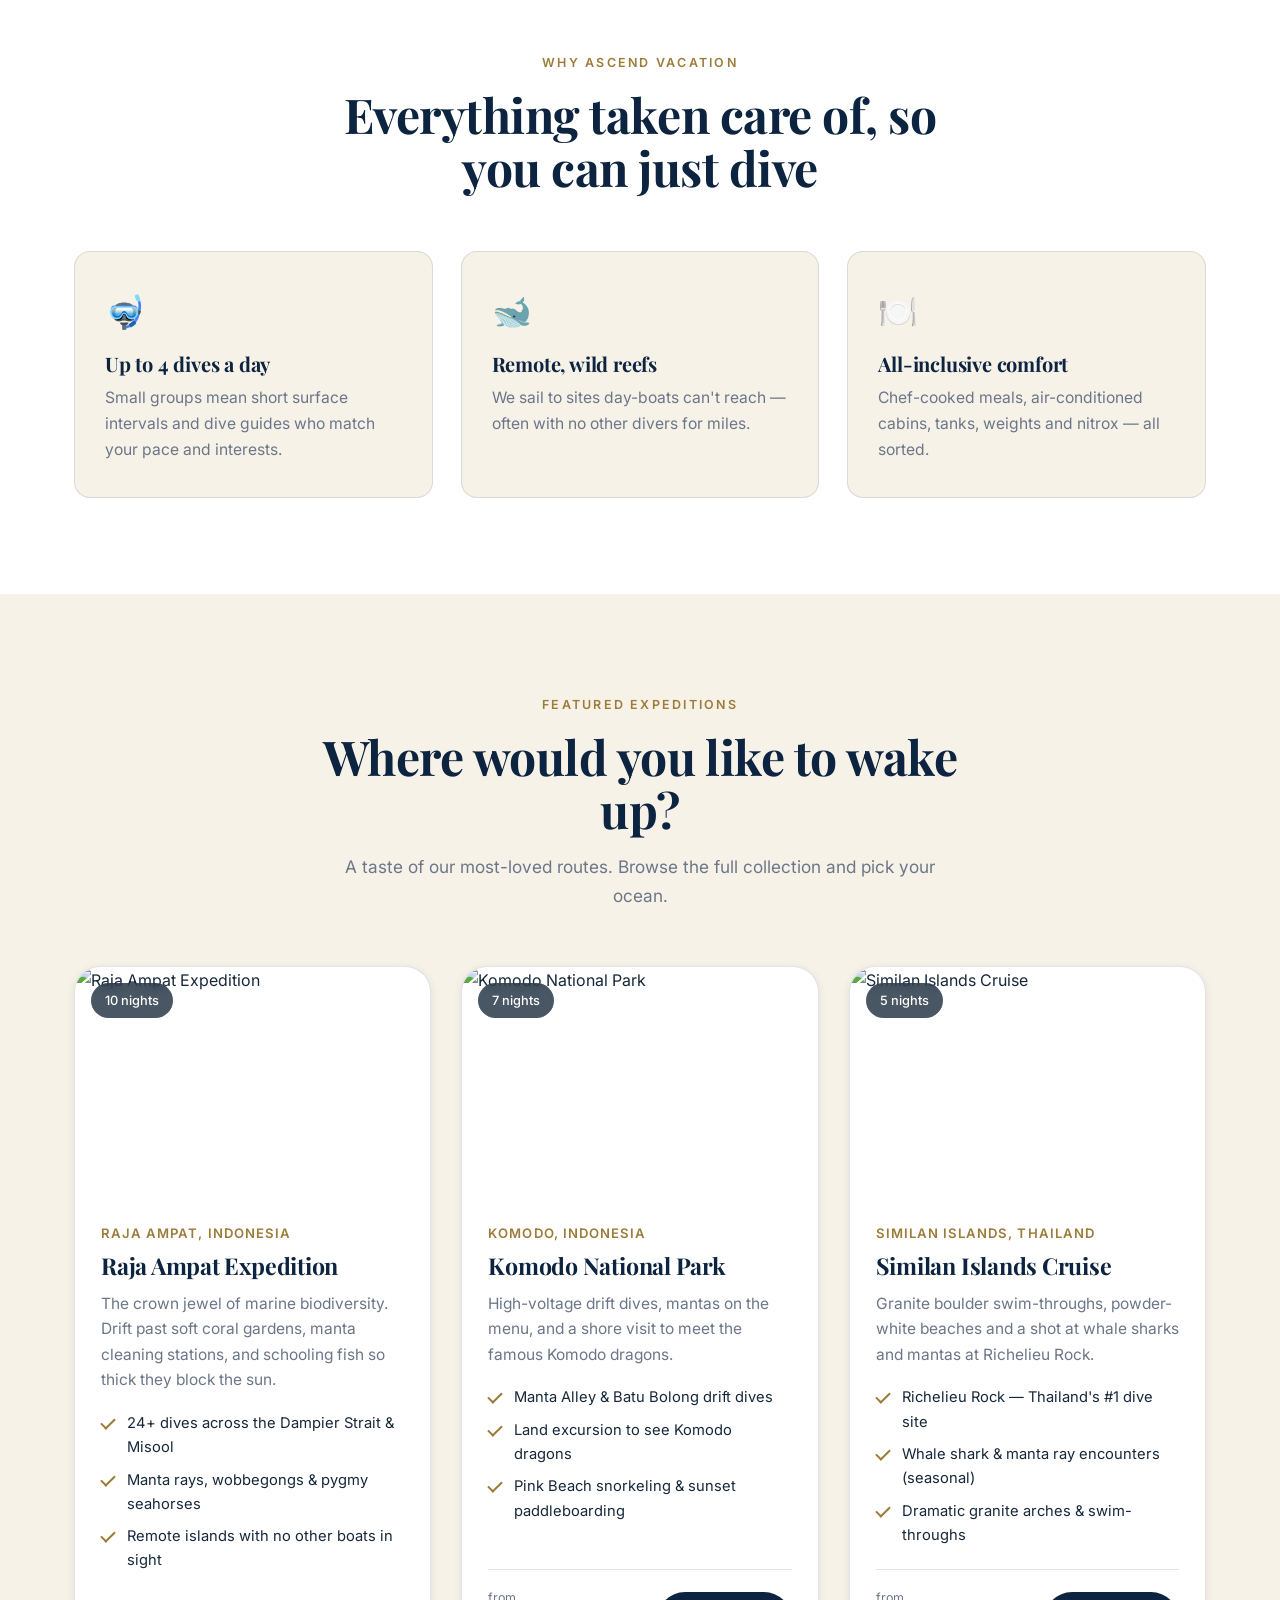
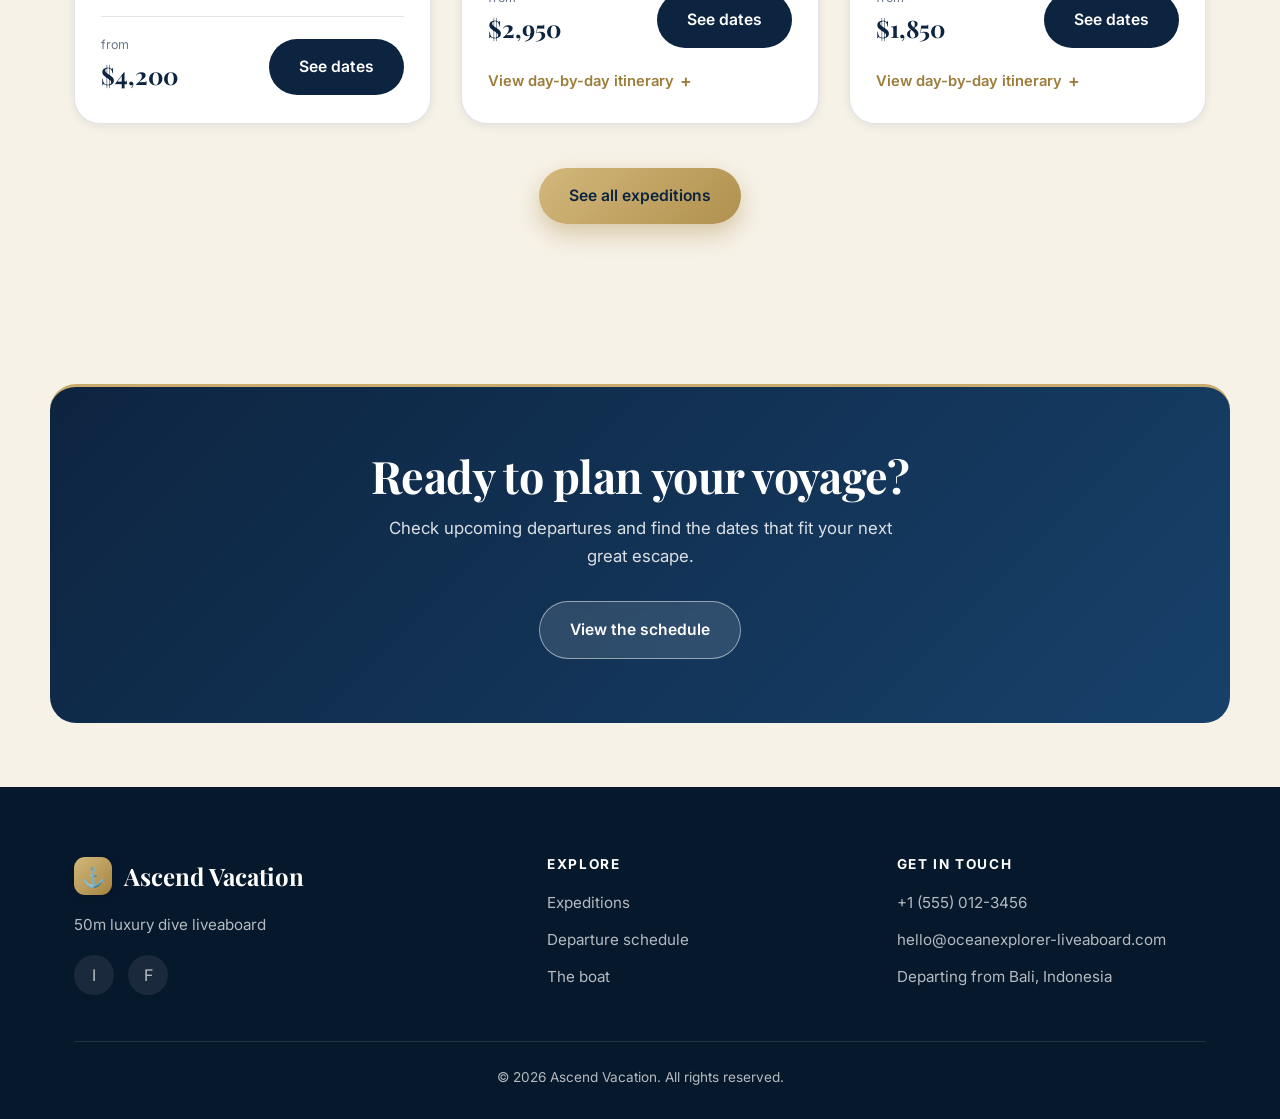
==== commit ee5dcd93: "Fix image references to use new boat photos (jpg) Co-authored-by: Cursor <cursoragent@cursor.com>" ====
--- a/index.html
+++ b/index.html
@@ -62,7 +62,7 @@
           <a class="btn btn--dark" href="boat.html">Meet the crew &amp; cabins</a>
         </div>
         <div class="intro__media reveal">
-          <img src="images/boat-side.png" alt="MV Ocean Explorer, a 50m luxury dive liveaboard, at anchor" />
+          <img src="images/boat-side.jpg" alt="MV Ocean Explorer, a 50m luxury dive liveaboard, at anchor" />
           <div class="intro__badge">
             <strong>16</strong>
             <small>guests &amp; a crew of 8</small>
--- a/css/styles.css
+++ b/css/styles.css
@@ -314,7 +314,7 @@
   color: var(--white);
   background: linear-gradient(90deg, rgba(6, 24, 43, 0.82) 0%, rgba(6, 24, 43, 0.5) 45%, rgba(6, 24, 43, 0.3) 100%),
     linear-gradient(180deg, rgba(6, 24, 43, 0.35), rgba(6, 24, 43, 0.55)),
-    url("../images/boat-hero.png") center / cover no-repeat;
+    url("../images/boat-sea.jpg") center / cover no-repeat;
 }
 
 .hero::after {
@@ -424,7 +424,7 @@
 
 .page-hero--boat {
   background: linear-gradient(180deg, rgba(6, 24, 43, 0.45), rgba(13, 36, 64, 0.72)),
-    url("../images/boat-side.png") center / cover no-repeat;
+    url("../images/boat-side.jpg") center / cover no-repeat;
 }
 
 /* ==========================================================================
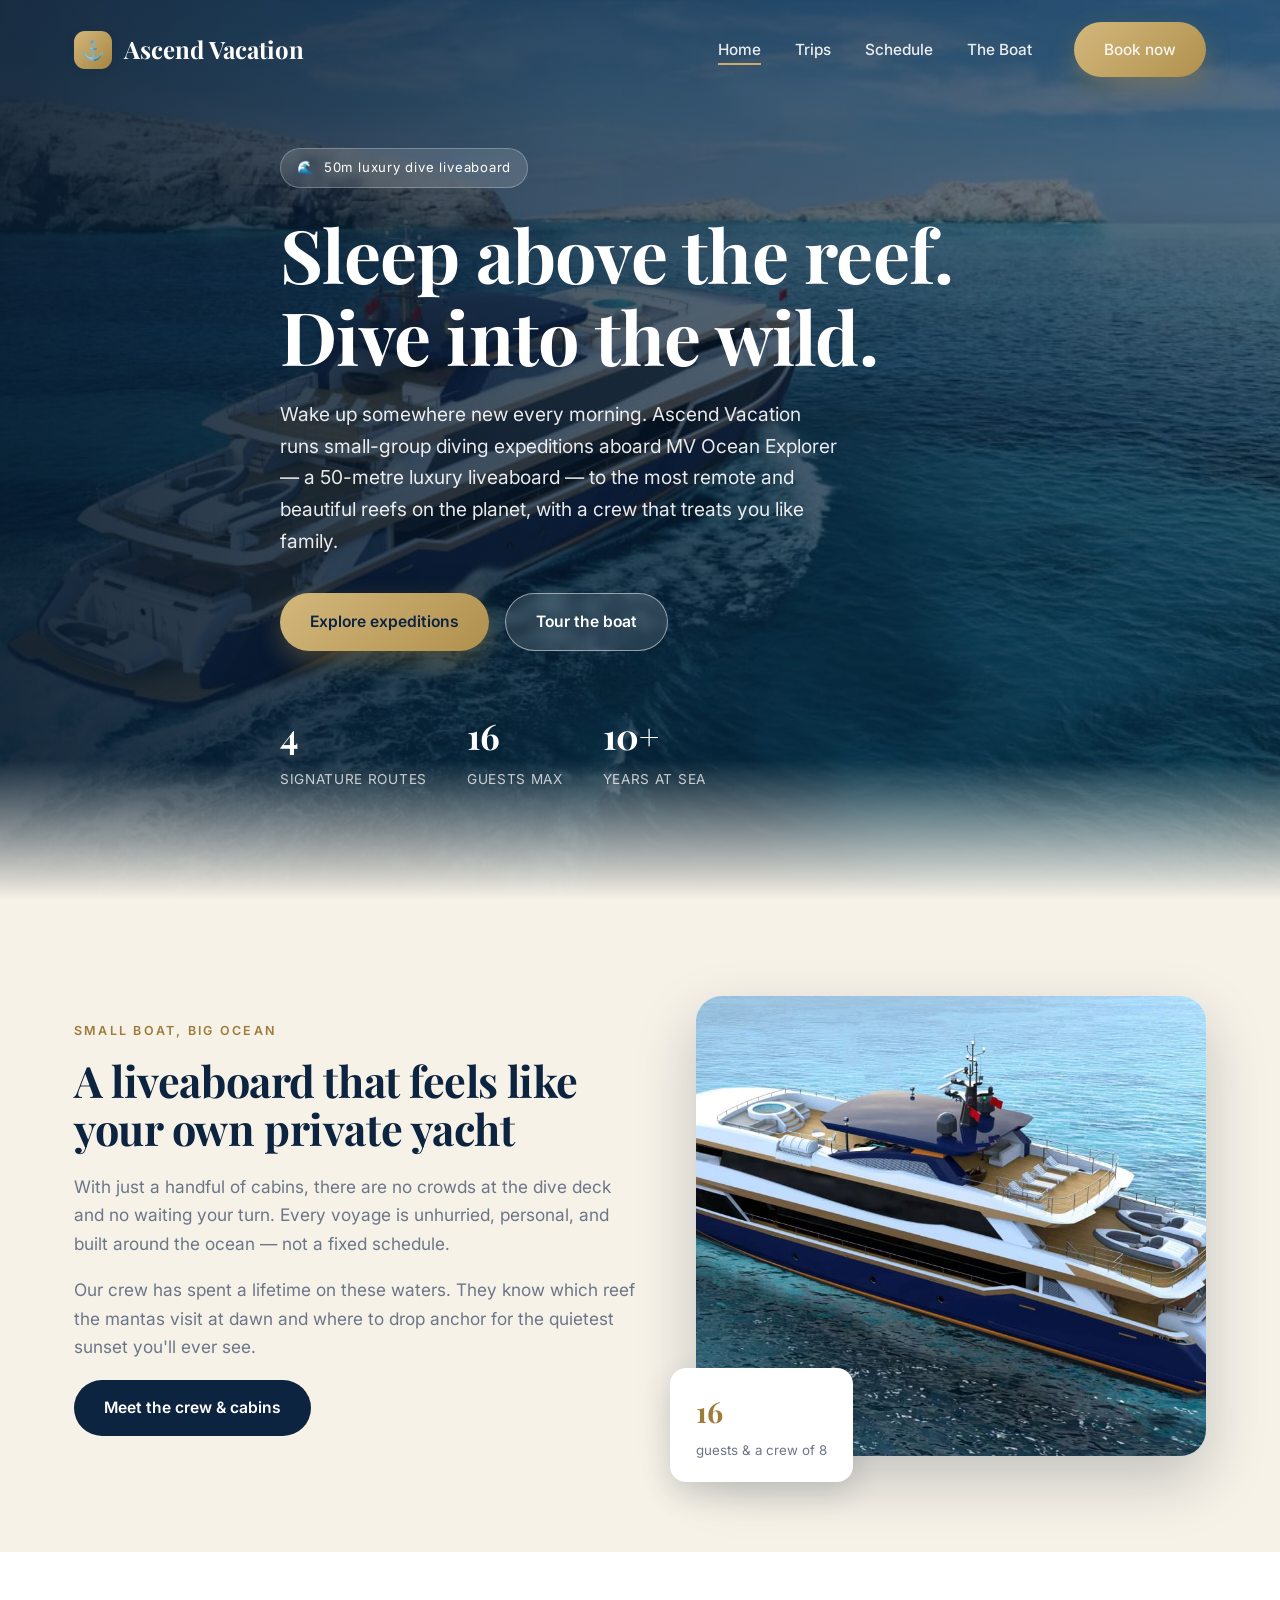
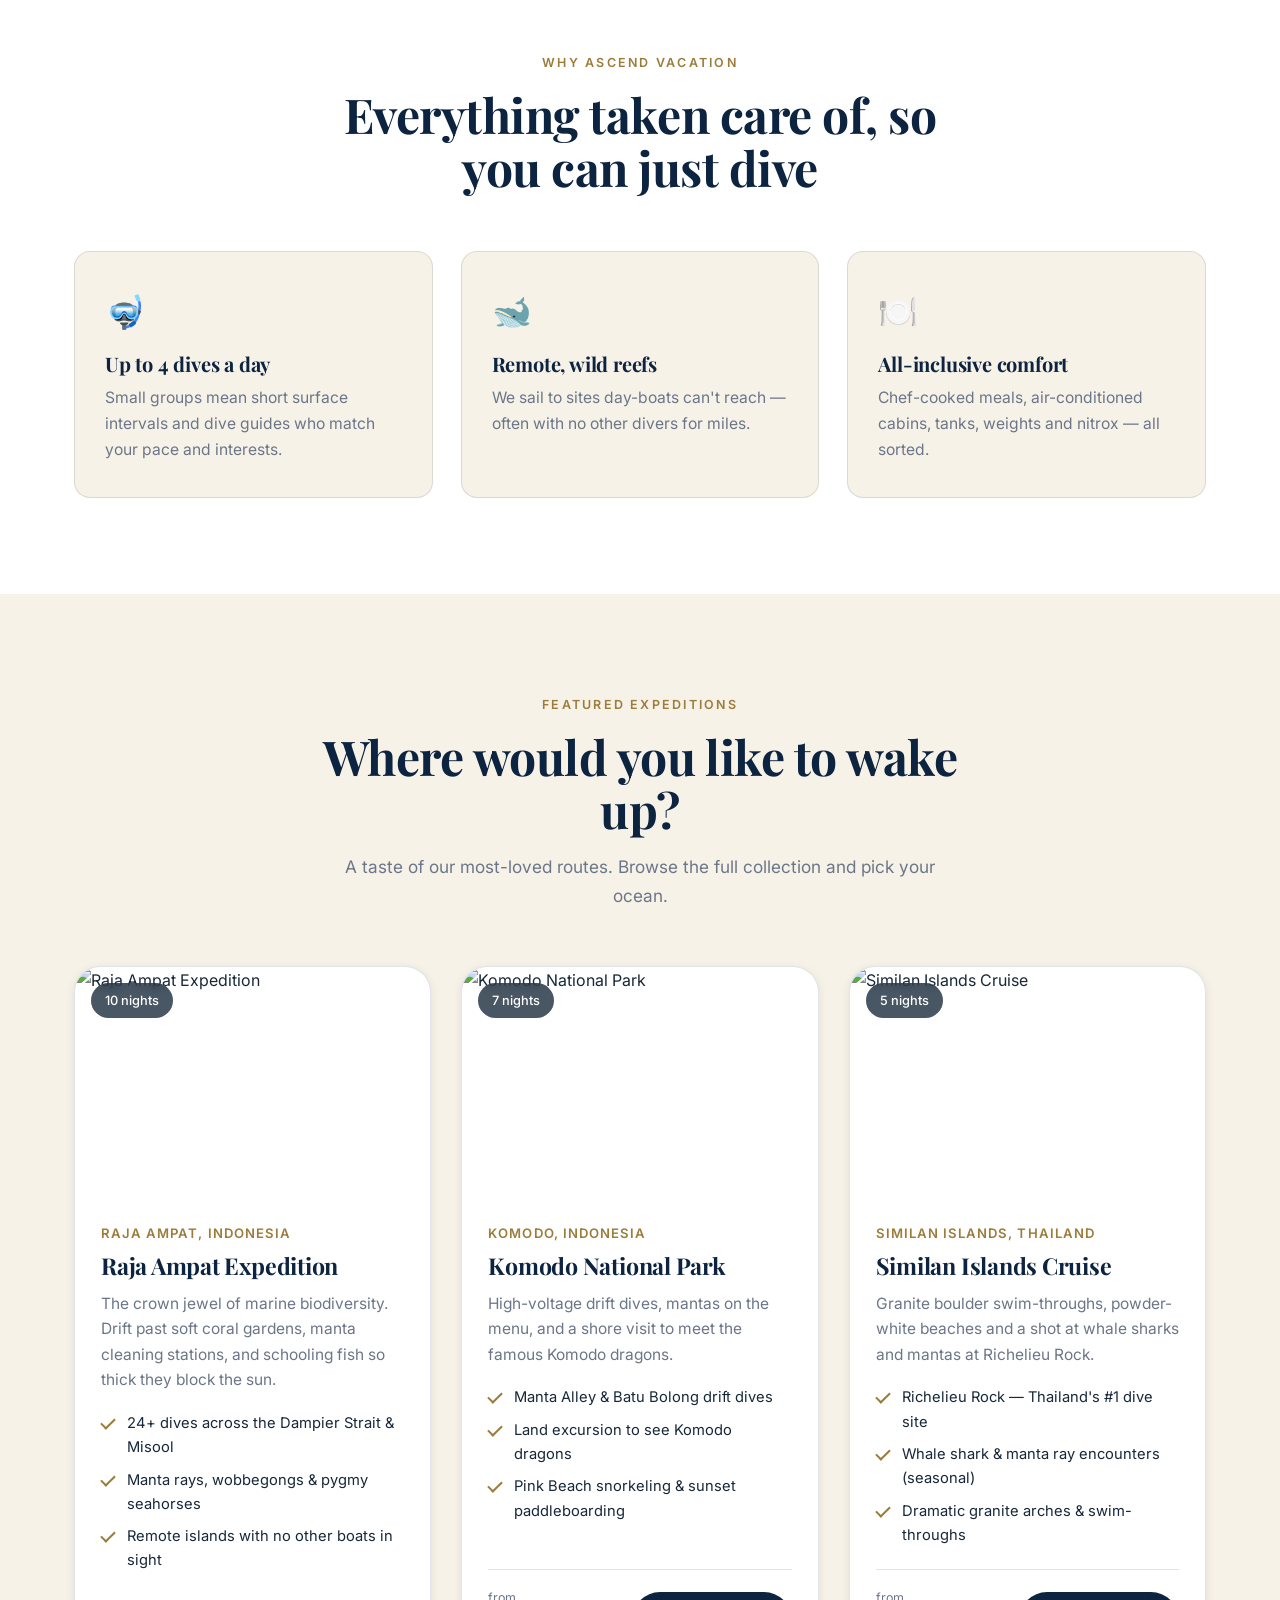
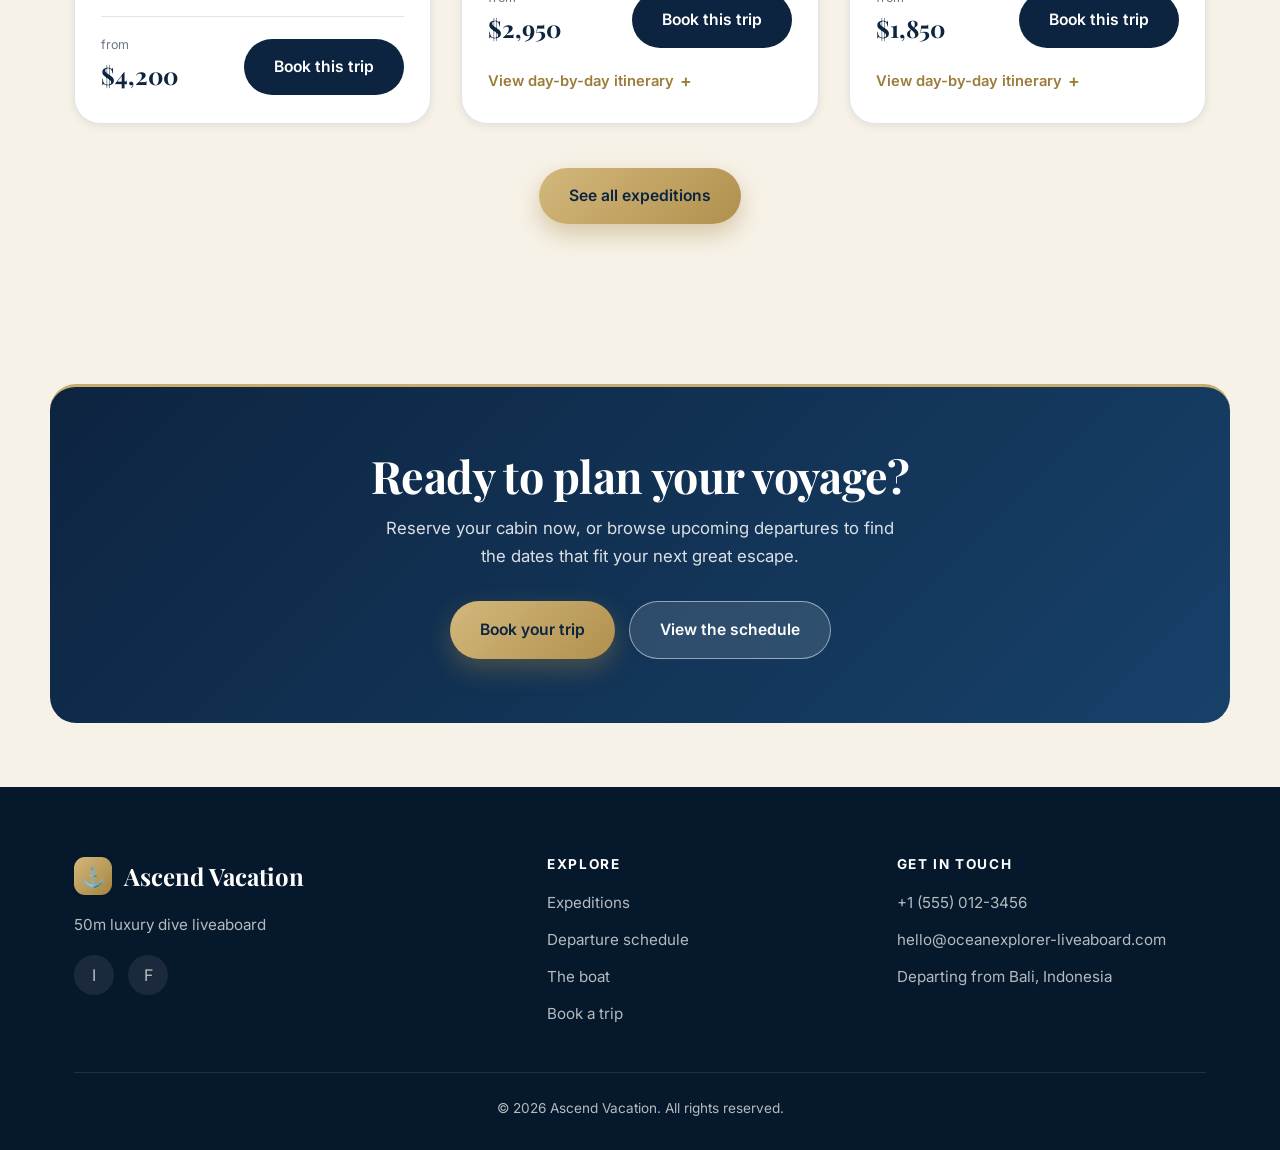
==== commit 14b8809f: "Add booking request form (book.html) New Book page with trip/departure/cabin selects populated from " ====
--- a/index.html
+++ b/index.html
@@ -24,7 +24,7 @@
         <li><a href="trips.html" data-nav="trips">Trips</a></li>
         <li><a href="schedule.html" data-nav="schedule">Schedule</a></li>
         <li><a href="boat.html" data-nav="boat">The Boat</a></li>
-        <li class="nav__cta"><a class="btn btn--primary" href="schedule.html">View departures</a></li>
+        <li class="nav__cta"><a class="btn btn--primary" href="book.html">Book now</a></li>
       </ul>
       <button class="nav__toggle" aria-label="Toggle menu">
         <span></span><span></span><span></span>
@@ -118,8 +118,11 @@
   <section class="section--tight">
     <div class="cta-band reveal">
       <h2>Ready to plan your voyage?</h2>
-      <p>Check upcoming departures and find the dates that fit your next great escape.</p>
-      <a class="btn btn--ghost" href="schedule.html">View the schedule</a>
+      <p>Reserve your cabin now, or browse upcoming departures to find the dates that fit your next great escape.</p>
+      <div class="cta-band__actions">
+        <a class="btn btn--primary" href="book.html">Book your trip</a>
+        <a class="btn btn--ghost" href="schedule.html">View the schedule</a>
+      </div>
     </div>
   </section>
 
@@ -141,6 +144,7 @@
             <li><a href="trips.html">Expeditions</a></li>
             <li><a href="schedule.html">Departure schedule</a></li>
             <li><a href="boat.html">The boat</a></li>
+            <li><a href="book.html">Book a trip</a></li>
           </ul>
         </div>
         <div class="footer__col">
--- a/css/styles.css
+++ b/css/styles.css
@@ -427,6 +427,11 @@
     url("../images/boat-side.jpg") center / cover no-repeat;
 }
 
+.page-hero--book {
+  background: linear-gradient(180deg, rgba(6, 24, 43, 0.5), rgba(13, 36, 64, 0.8)),
+    url("../images/boat-sea.jpg") center / cover no-repeat;
+}
+
 /* ==========================================================================
    Intro / features strip
    ========================================================================== */
@@ -1041,6 +1046,13 @@
   font-size: 1.05rem;
 }
 
+.cta-band__actions {
+  display: flex;
+  gap: 14px;
+  justify-content: center;
+  flex-wrap: wrap;
+}
+
 /* ==========================================================================
    Footer
    ========================================================================== */
@@ -1146,6 +1158,211 @@
 }
 
 /* ==========================================================================
+   Booking form
+   ========================================================================== */
+.book-layout {
+  display: grid;
+  grid-template-columns: 0.85fr 1.15fr;
+  gap: 48px;
+  align-items: start;
+}
+
+.book-aside h2 {
+  font-size: 1.6rem;
+  color: var(--navy);
+  margin-bottom: 20px;
+}
+
+.book-steps {
+  list-style: none;
+  counter-reset: step;
+  display: grid;
+  gap: 18px;
+  margin-bottom: 34px;
+}
+
+.book-steps li {
+  counter-increment: step;
+  position: relative;
+  padding-left: 48px;
+  color: var(--muted);
+  line-height: 1.5;
+}
+
+.book-steps li::before {
+  content: counter(step);
+  position: absolute;
+  left: 0;
+  top: -2px;
+  width: 32px;
+  height: 32px;
+  border-radius: 50%;
+  background: var(--navy);
+  color: var(--aqua);
+  font-weight: 600;
+  display: grid;
+  place-items: center;
+}
+
+.book-steps strong {
+  color: var(--navy);
+}
+
+.book-contact {
+  border-top: 1px solid var(--line);
+  padding-top: 22px;
+}
+
+.book-contact p {
+  color: var(--navy);
+  font-weight: 600;
+  margin-bottom: 10px;
+}
+
+.book-contact__line {
+  display: block;
+  color: var(--muted);
+  text-decoration: none;
+  padding: 4px 0;
+}
+
+a.book-contact__line:hover {
+  color: var(--teal);
+}
+
+.book-contact__loc {
+  cursor: default;
+}
+
+/* Form card */
+.book-formwrap {
+  background: var(--white);
+  border: 1px solid var(--line);
+  border-radius: var(--radius);
+  padding: 38px;
+  box-shadow: var(--shadow-lg);
+}
+
+.book-intro {
+  color: var(--muted);
+  line-height: 1.6;
+  margin-bottom: 26px;
+}
+
+.bform__row {
+  display: grid;
+  grid-template-columns: 1fr 1fr;
+  gap: 18px;
+}
+
+.bform__field {
+  margin-bottom: 18px;
+  display: flex;
+  flex-direction: column;
+}
+
+.bform__field label {
+  font-size: 0.9rem;
+  font-weight: 600;
+  color: var(--navy);
+  margin-bottom: 7px;
+}
+
+.bform__field .req {
+  color: var(--coral);
+}
+
+.bform__field input,
+.bform__field select,
+.bform__field textarea {
+  font: inherit;
+  color: var(--ink);
+  background: var(--cream);
+  border: 1px solid var(--line);
+  border-radius: 10px;
+  padding: 12px 14px;
+  width: 100%;
+  transition: border-color 0.2s ease, box-shadow 0.2s ease, background 0.2s ease;
+}
+
+.bform__field textarea {
+  resize: vertical;
+  min-height: 96px;
+}
+
+.bform__field input:focus,
+.bform__field select:focus,
+.bform__field textarea:focus {
+  outline: none;
+  background: var(--white);
+  border-color: var(--teal);
+  box-shadow: 0 0 0 3px rgba(156, 124, 58, 0.16);
+}
+
+.bform__field input.invalid,
+.bform__field select.invalid {
+  border-color: var(--coral);
+  box-shadow: 0 0 0 3px rgba(185, 130, 46, 0.14);
+}
+
+.bform__submit {
+  width: 100%;
+  margin-top: 8px;
+  justify-content: center;
+}
+
+.bform__submit[disabled] {
+  opacity: 0.65;
+  cursor: not-allowed;
+}
+
+.bform__note {
+  margin-top: 14px;
+  font-size: 0.92rem;
+  text-align: center;
+  min-height: 1em;
+}
+
+.bform__note.error {
+  color: var(--coral);
+}
+
+.bform__note.info {
+  color: var(--muted);
+}
+
+/* Success state */
+.bform__success {
+  text-align: center;
+  padding: 30px 10px 10px;
+}
+
+.bform__success-ic {
+  width: 64px;
+  height: 64px;
+  margin: 0 auto 18px;
+  border-radius: 50%;
+  background: var(--navy);
+  color: var(--aqua);
+  font-size: 1.9rem;
+  display: grid;
+  place-items: center;
+}
+
+.bform__success h3 {
+  color: var(--navy);
+  font-size: 1.5rem;
+  margin-bottom: 12px;
+}
+
+.bform__success p {
+  color: var(--muted);
+  max-width: 420px;
+  margin: 0 auto 22px;
+  line-height: 1.6;
+}
+
+/* ==========================================================================
    Responsive
    ========================================================================== */
 @media (max-width: 900px) {
@@ -1161,6 +1378,10 @@
   .crew-grid,
   .gallery-grid {
     grid-template-columns: repeat(2, 1fr);
+  }
+  .book-layout {
+    grid-template-columns: 1fr;
+    gap: 36px;
   }
 }
 
@@ -1211,6 +1432,13 @@
   .gallery-grid {
     grid-template-columns: 1fr;
   }
+  .bform__row {
+    grid-template-columns: 1fr;
+    gap: 0;
+  }
+  .book-formwrap {
+    padding: 26px 20px;
+  }
   .schedule thead {
     display: none;
   }
